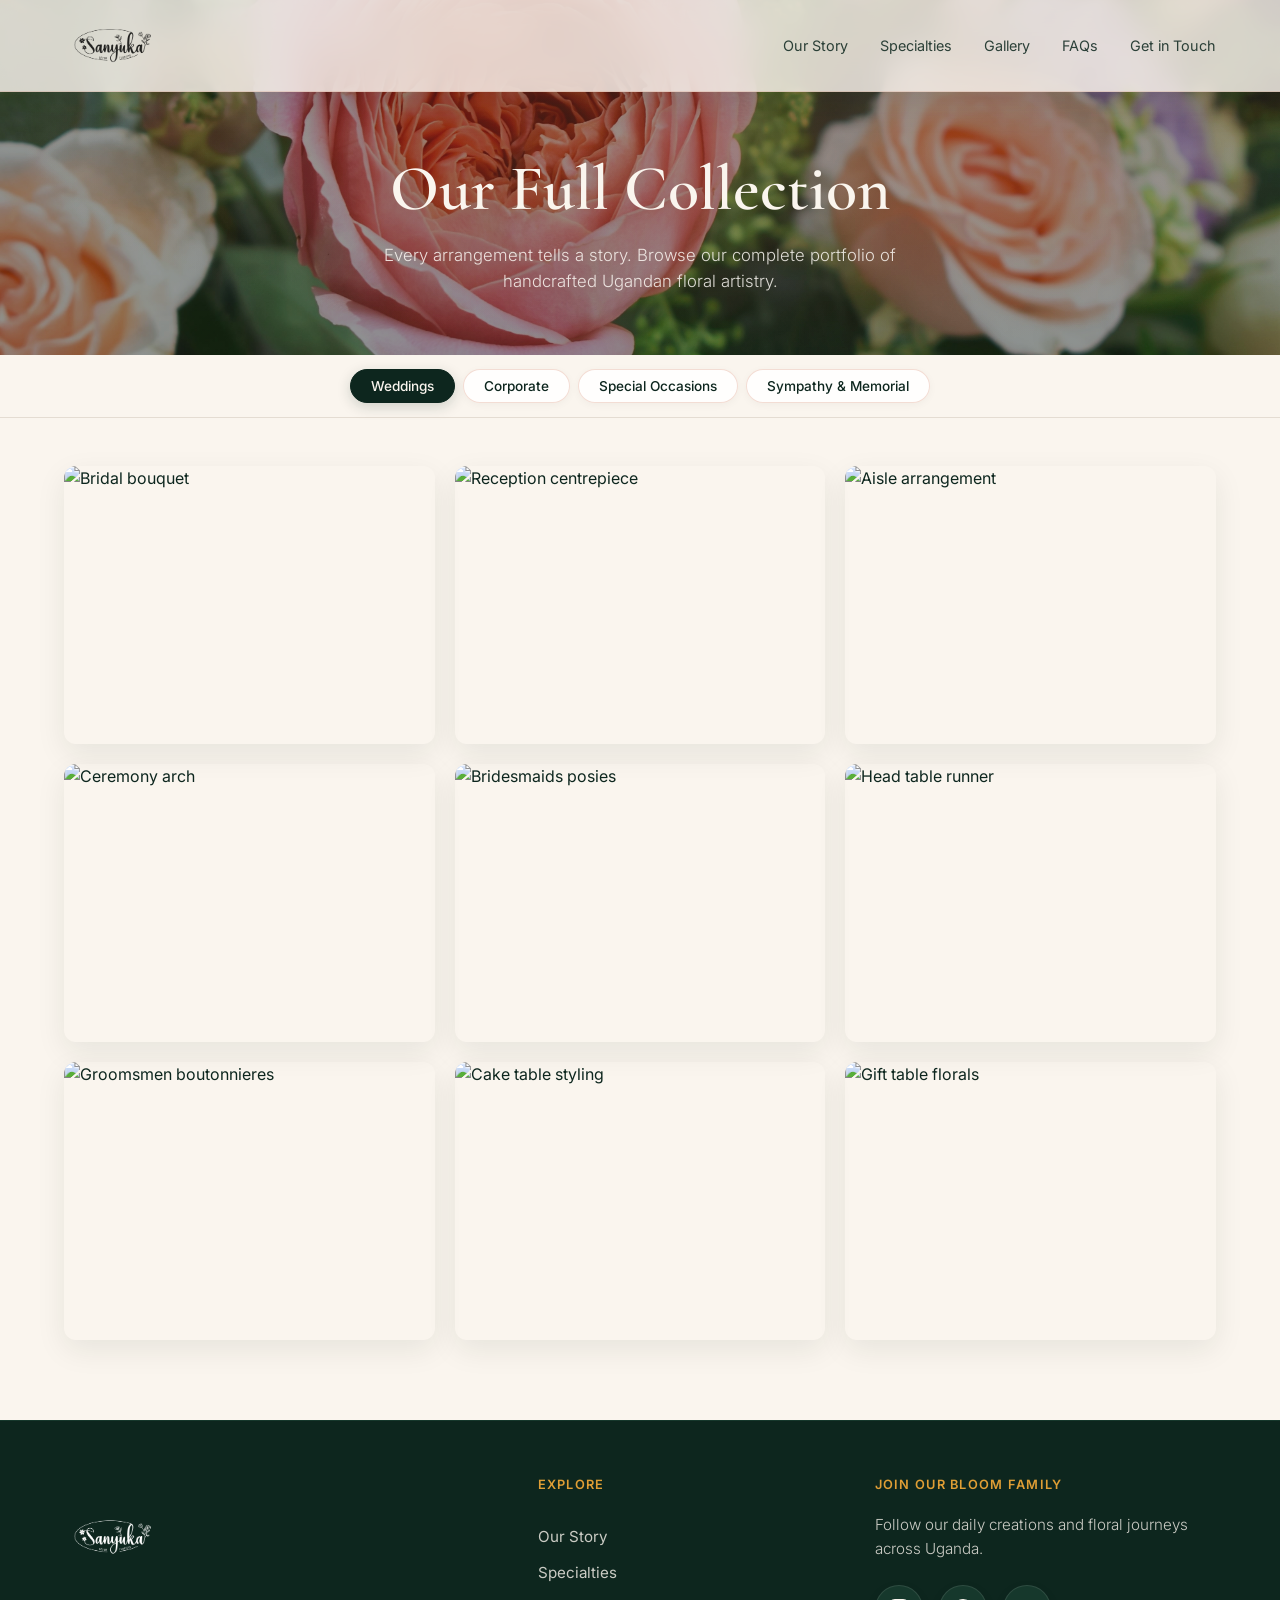
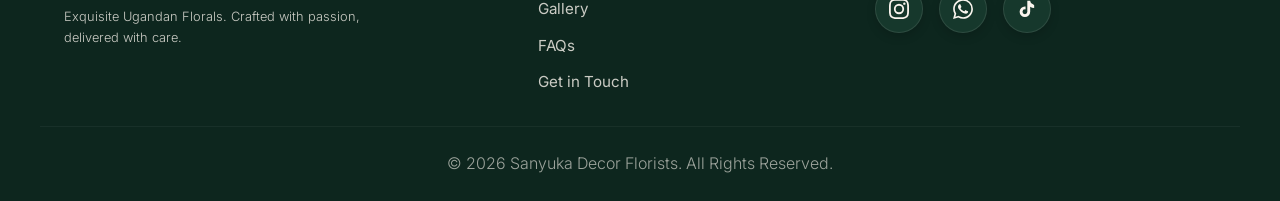
==== gallery.html @ ea5a0010 "feat: complete site redesign and feature updates - Refactor gallery filter logic into reusable apply" ====
<!DOCTYPE html>
<html lang="en">

<head>
  <meta charset="UTF-8">
  <meta name="viewport" content="width=device-width, initial-scale=1.0">
  <meta name="description"
    content="Browse the full Sanyuka Decor Florists gallery — weddings, corporate, special occasions and sympathy & memorial arrangements, all handcrafted in Uganda.">
  <title>Full Gallery | Sanyuka Decor Florists</title>

  <!-- Google Fonts -->
  <link rel="preconnect" href="https://fonts.googleapis.com">
  <link rel="preconnect" href="https://fonts.gstatic.com" crossorigin>
  <link
    href="https://fonts.googleapis.com/css2?family=Cormorant+Garamond:ital,wght@0,300;0,400;0,600;1,400&family=Inter:wght@300;400;500;600&display=swap"
    rel="stylesheet">

  <!-- Shared Stylesheet -->
  <link rel="stylesheet" href="style.css">

  <style>
    /* Gallery-page-specific overrides */

    .gallery-page-hero {
      background:
        linear-gradient(rgba(20, 30, 25, 0.45), rgba(20, 30, 25, 0.45)),
        url('Assets/images/PINKandPURP.jpg') center/cover no-repeat;
      padding: 140px 24px 60px;
      text-align: center;
      position: relative;
      overflow: hidden;
    }

    .gallery-page-hero::before {
      content: '';
      position: absolute;
      inset: 0;
      background: radial-gradient(ellipse at 60% 40%, rgba(212, 106, 67, 0.18) 0%, transparent 70%);
    }

    .gallery-page-hero h1 {
      font-family: var(--font-serif);
      font-size: clamp(2.4rem, 5vw, 4rem);
      color: var(--color-cream);
      margin: 12px 0 16px;
      line-height: 1.15;
      position: relative;
      z-index: 1;
    }

    .gallery-page-hero p {
      color: rgba(251, 248, 243, 0.85);
      max-width: 560px;
      margin: 0 auto;
      font-size: 1.05rem;
      position: relative;
      z-index: 1;
    }

    /* Sticky filter bar */
    .gallery-filter-bar {
      background: rgba(250, 245, 238, 0.92);
      backdrop-filter: blur(16px);
      -webkit-backdrop-filter: blur(16px);
      border-bottom: 1px solid var(--color-gray-light);
      position: sticky;
      top: 0;
      z-index: 90;
      padding: 0 24px;
    }

    .gallery-filter-bar .filter-inner {
      max-width: 1200px;
      margin: 0 auto;
      display: flex;
      align-items: center;
      justify-content: center;
      gap: 8px;
      flex-wrap: wrap;
      padding: 14px 0;
    }

    /* Full gallery grid */
    .full-gallery-grid {
      max-width: 1200px;
      margin: 0 auto;
      padding: 48px 24px 80px;
      display: grid;
      grid-template-columns: repeat(auto-fill, minmax(280px, 1fr));
      gap: 20px;
    }

    /* Let each card's height follow its image wrapper so the overlay
       text is never clipped and no empty space appears below the image */
    .full-gallery-grid .gallery-card {
      aspect-ratio: auto;
    }

    .full-gallery-grid .gallery-card .card-img-wrapper {
      aspect-ratio: 4 / 3;
      height: auto;
    }

    .full-gallery-grid .gallery-card .gallery-img {
      width: 100%;
      height: 100%;
      object-fit: cover;
    }
  </style>
</head>

<body>

  <!-- Header -->
  <header class="glass-header">
    <div class="header-container">
      <a href="index.html" class="logo">
        <img src="Assets/images/sanyuka_logo.png" alt="Sanyuka Decor Florists Logo" class="logo-img">
      </a>
      <nav class="nav-links">
        <a href="index.html#about">Our Story</a>
        <a href="index.html#specialties">Specialties</a>
        <a href="gallery.html" aria-current="page">Gallery</a>
        <a href="index.html#faq">FAQs</a>
        <a href="index.html#contact">Get in Touch</a>
      </nav>
    </div>
  </header>

  <main>

    <!-- Hero Banner -->
    <section class="gallery-page-hero">
      <h1>Our Full Collection</h1>
      <p>Every arrangement tells a story. Browse our complete portfolio of handcrafted Ugandan floral artistry.</p>
    </section>

    <!-- Sticky Filter Bar -->
    <div class="gallery-filter-bar">
      <div class="filter-inner">
        <button class="filter-btn active" data-filter="wedding">Weddings</button>
        <button class="filter-btn" data-filter="corporate">Corporate</button>
        <button class="filter-btn" data-filter="special-occasions">Special Occasions</button>
        <button class="filter-btn" data-filter="sympathy-memorial">Sympathy &amp; Memorial</button>
      </div>
    </div>

    <!-- Full Gallery Grid -->
    <div class="full-gallery-grid" id="gallery-grid">

      <!-- WEDDINGS -->

      <div class="gallery-card" data-category="wedding">
        <div class="card-img-wrapper">
          <!-- Wedding 1: set src to your image path -->
          <img src="" alt="Bridal bouquet" loading="lazy" class="gallery-img" width="400" height="400">
          <div class="card-overlay">
            <span class="card-category">Weddings</span>
            <h3 class="card-title">Bridal Bouquet</h3>
            <p class="card-price">UGX 350,000</p>
            <button class="btn-card-view" data-title="Bridal Bouquet"
              data-desc="A hand-tied bridal bouquet with fresh seasonal blooms, crafted to complement your wedding palette."
              data-img="" data-price="UGX 350,000">View Details</button>
          </div>
        </div>
      </div>

      <div class="gallery-card" data-category="wedding">
        <div class="card-img-wrapper">
          <!-- Wedding 2: set src to your image path -->
          <img src="" alt="Reception centrepiece" loading="lazy" class="gallery-img" width="400" height="400">
          <div class="card-overlay">
            <span class="card-category">Weddings</span>
            <h3 class="card-title">Reception Centerpiece</h3>
            <p class="card-price">UGX 480,000</p>
            <button class="btn-card-view" data-title="Reception Centerpiece"
              data-desc="A lush table centrepiece that anchors your reception tables and ties the whole venue together."
              data-img="" data-price="UGX 480,000">View Details</button>
          </div>
        </div>
      </div>

      <div class="gallery-card" data-category="wedding">
        <div class="card-img-wrapper">
          <!-- Wedding 3: set src to your image path -->
          <img src="" alt="Aisle arrangement" loading="lazy" class="gallery-img" width="400" height="400">
          <div class="card-overlay">
            <span class="card-category">Weddings</span>
            <h3 class="card-title">Aisle Arrangement</h3>
            <p class="card-price">UGX 550,000</p>
            <button class="btn-card-view" data-title="Aisle Arrangement"
              data-desc="Elegant floral arrangements to line the aisle and frame your walk down to forever."
              data-img="" data-price="UGX 550,000">View Details</button>
          </div>
        </div>
      </div>

      <div class="gallery-card" data-category="wedding">
        <div class="card-img-wrapper">
          <!-- Wedding 4: set src to your image path -->
          <img src="" alt="Ceremony arch" loading="lazy" class="gallery-img" width="400" height="400">
          <div class="card-overlay">
            <span class="card-category">Weddings</span>
            <h3 class="card-title">Ceremony Arch</h3>
            <p class="card-price">UGX 1,200,000</p>
            <button class="btn-card-view" data-title="Ceremony Arch"
              data-desc="A full floral arch installation, hand-woven with blooms and greenery for a breathtaking backdrop."
              data-img="" data-price="UGX 1,200,000">View Details</button>
          </div>
        </div>
      </div>

      <div class="gallery-card" data-category="wedding">
        <div class="card-img-wrapper">
          <!-- Wedding 5: set src to your image path -->
          <img src="" alt="Bridesmaids posies" loading="lazy" class="gallery-img" width="400" height="400">
          <div class="card-overlay">
            <span class="card-category">Weddings</span>
            <h3 class="card-title">Bridesmaids Posies</h3>
            <p class="card-price">UGX 250,000</p>
            <button class="btn-card-view" data-title="Bridesmaids Posies"
              data-desc="Matching hand-tied posies for your bridal party, echoing the bridal bouquet's design."
              data-img="" data-price="UGX 250,000">View Details</button>
          </div>
        </div>
      </div>

      <div class="gallery-card" data-category="wedding">
        <div class="card-img-wrapper">
          <!-- Wedding 6: set src to your image path -->
          <img src="" alt="Head table runner" loading="lazy" class="gallery-img" width="400" height="400">
          <div class="card-overlay">
            <span class="card-category">Weddings</span>
            <h3 class="card-title">Head Table Runner</h3>
            <p class="card-price">UGX 900,000</p>
            <button class="btn-card-view" data-title="Head Table Runner"
              data-desc="A sweeping floral runner for the head table, creating a dramatic focal point for the newlyweds."
              data-img="" data-price="UGX 900,000">View Details</button>
          </div>
        </div>
      </div>

      <div class="gallery-card" data-category="wedding">
        <div class="card-img-wrapper">
          <!-- Wedding 7: set src to your image path -->
          <img src="" alt="Groomsmen boutonnieres" loading="lazy" class="gallery-img" width="400" height="400">
          <div class="card-overlay">
            <span class="card-category">Weddings</span>
            <h3 class="card-title">Groomsmen Boutonnieres</h3>
            <p class="card-price">UGX 120,000</p>
            <button class="btn-card-view" data-title="Groomsmen Boutonnieres"
              data-desc="Small, polished buttonhole florals that complete the groom's party look."
              data-img="" data-price="UGX 120,000">View Details</button>
          </div>
        </div>
      </div>

      <div class="gallery-card" data-category="wedding">
        <div class="card-img-wrapper">
          <!-- Wedding 8: set src to your image path -->
          <img src="" alt="Cake table styling" loading="lazy" class="gallery-img" width="400" height="400">
          <div class="card-overlay">
            <span class="card-category">Weddings</span>
            <h3 class="card-title">Cake Table Styling</h3>
            <p class="card-price">UGX 420,000</p>
            <button class="btn-card-view" data-title="Cake Table Styling"
              data-desc="Soft floral accents and greenery to frame your wedding cake beautifully."
              data-img="" data-price="UGX 420,000">View Details</button>
          </div>
        </div>
      </div>

      <div class="gallery-card" data-category="wedding">
        <div class="card-img-wrapper">
          <!-- Wedding 9: set src to your image path -->
          <img src="" alt="Gift table florals" loading="lazy" class="gallery-img" width="400" height="400">
          <div class="card-overlay">
            <span class="card-category">Weddings</span>
            <h3 class="card-title">Gift Table Florals</h3>
            <p class="card-price">UGX 380,000</p>
            <button class="btn-card-view" data-title="Gift Table Florals"
              data-desc="A welcoming arrangement for the gift table, styled to match your wedding theme."
              data-img="" data-price="UGX 380,000">View Details</button>
          </div>
        </div>
      </div>

      <!-- CORPORATE -->

      <div class="gallery-card" data-category="corporate">
        <div class="card-img-wrapper">
          <!-- Corporate 1: set src to your image path -->
          <img src="" alt="Lobby arrangement" loading="lazy" class="gallery-img" width="400" height="400">
          <div class="card-overlay">
            <span class="card-category">Corporate</span>
            <h3 class="card-title">Lobby Arrangement</h3>
            <p class="card-price">UGX 280,000</p>
            <button class="btn-card-view" data-title="Lobby Arrangement"
              data-desc="A striking installation for reception lobbies that makes a confident first impression."
              data-img="" data-price="UGX 280,000">View Details</button>
          </div>
        </div>
      </div>

      <div class="gallery-card" data-category="corporate">
        <div class="card-img-wrapper">
          <!-- Corporate 2: set src to your image path -->
          <img src="" alt="Boardroom arrangement" loading="lazy" class="gallery-img" width="400" height="400">
          <div class="card-overlay">
            <span class="card-category">Corporate</span>
            <h3 class="card-title">Boardroom Arrangement</h3>
            <p class="card-price">UGX 320,000</p>
            <button class="btn-card-view" data-title="Boardroom Arrangement"
              data-desc="A refined centrepiece for boardroom tables, balancing presence with professionalism."
              data-img="" data-price="UGX 320,000">View Details</button>
          </div>
        </div>
      </div>

      <div class="gallery-card" data-category="corporate">
        <div class="card-img-wrapper">
          <!-- Corporate 3: set src to your image path -->
          <img src="" alt="Office centrepiece" loading="lazy" class="gallery-img" width="400" height="400">
          <div class="card-overlay">
            <span class="card-category">Corporate</span>
            <h3 class="card-title">Office Centerpiece</h3>
            <p class="card-price">UGX 145,000</p>
            <button class="btn-card-view" data-title="Office Centerpiece"
              data-desc="A compact, low-maintenance arrangement that brightens any workspace."
              data-img="" data-price="UGX 145,000">View Details</button>
          </div>
        </div>
      </div>

      <div class="gallery-card" data-category="corporate">
        <div class="card-img-wrapper">
          <!-- Corporate 4: set src to your image path -->
          <img src="" alt="Reception desk set" loading="lazy" class="gallery-img" width="400" height="400">
          <div class="card-overlay">
            <span class="card-category">Corporate</span>
            <h3 class="card-title">Reception Desk Set</h3>
            <p class="card-price">UGX 180,000</p>
            <button class="btn-card-view" data-title="Reception Desk Set"
              data-desc="Elegant desk-side florals that welcome clients the moment they arrive."
              data-img="" data-price="UGX 180,000">View Details</button>
          </div>
        </div>
      </div>

      <div class="gallery-card" data-category="corporate">
        <div class="card-img-wrapper">
          <!-- Corporate 5: set src to your image path -->
          <img src="" alt="Executive gift bouquet" loading="lazy" class="gallery-img" width="400" height="400">
          <div class="card-overlay">
            <span class="card-category">Corporate</span>
            <h3 class="card-title">Executive Gift Bouquet</h3>
            <p class="card-price">UGX 200,000</p>
            <button class="btn-card-view" data-title="Executive Gift Bouquet"
              data-desc="Sophisticated florals designed to elevate business relationships and client gestures."
              data-img="" data-price="UGX 200,000">View Details</button>
          </div>
        </div>
      </div>

      <div class="gallery-card" data-category="corporate">
        <div class="card-img-wrapper">
          <!-- Corporate 6: set src to your image path -->
          <img src="" alt="Event stage florals" loading="lazy" class="gallery-img" width="400" height="400">
          <div class="card-overlay">
            <span class="card-category">Corporate</span>
            <h3 class="card-title">Event Stage Florals</h3>
            <p class="card-price">UGX 750,000</p>
            <button class="btn-card-view" data-title="Event Stage Florals"
              data-desc="Statement arrangements that dress a stage for launches, awards and conferences."
              data-img="" data-price="UGX 750,000">View Details</button>
          </div>
        </div>
      </div>

      <div class="gallery-card" data-category="corporate">
        <div class="card-img-wrapper">
          <!-- Corporate 7: set src to your image path -->
          <img src="" alt="Window display styling" loading="lazy" class="gallery-img" width="400" height="400">
          <div class="card-overlay">
            <span class="card-category">Corporate</span>
            <h3 class="card-title">Window Display Styling</h3>
            <p class="card-price">UGX 240,000</p>
            <button class="btn-card-view" data-title="Window Display Styling"
              data-desc="Curated floral window displays that draw the eye and reinforce your brand."
              data-img="" data-price="UGX 240,000">View Details</button>
          </div>
        </div>
      </div>

      <div class="gallery-card" data-category="corporate">
        <div class="card-img-wrapper">
          <!-- Corporate 8: set src to your image path -->
          <img src="" alt="Corporate event table" loading="lazy" class="gallery-img" width="400" height="400">
          <div class="card-overlay">
            <span class="card-category">Corporate</span>
            <h3 class="card-title">Corporate Event Table</h3>
            <p class="card-price">UGX 520,000</p>
            <button class="btn-card-view" data-title="Corporate Event Table"
              data-desc="Full table styling for corporate dinners, galas and client functions."
              data-img="" data-price="UGX 520,000">View Details</button>
          </div>
        </div>
      </div>

      <div class="gallery-card" data-category="corporate">
        <div class="card-img-wrapper">
          <!-- Corporate 9: set src to your image path -->
          <img src="" alt="Client welcome vase" loading="lazy" class="gallery-img" width="400" height="400">
          <div class="card-overlay">
            <span class="card-category">Corporate</span>
            <h3 class="card-title">Client Welcome Vase</h3>
            <p class="card-price">UGX 160,000</p>
            <button class="btn-card-view" data-title="Client Welcome Vase"
              data-desc="A warm welcome arrangement for meeting rooms and client suites."
              data-img="" data-price="UGX 160,000">View Details</button>
          </div>
        </div>
      </div>

      <!-- SPECIAL OCCASIONS -->

      <div class="gallery-card" data-category="special-occasions">
        <div class="card-img-wrapper">
          <!-- Special Occasion 1: set src to your image path -->
          <img src="" alt="Birthday bouquet" loading="lazy" class="gallery-img" width="400" height="400">
          <div class="card-overlay">
            <span class="card-category">Special Occasions</span>
            <h3 class="card-title">Birthday</h3>
            <p class="card-price">UGX 150,000</p>
            <button class="btn-card-view" data-title="Birthday"
              data-desc="Vibrant blooms to make a birthday feel extra special."
              data-img="" data-price="UGX 150,000">View Details</button>
          </div>
        </div>
      </div>

      <div class="gallery-card" data-category="special-occasions">
        <div class="card-img-wrapper">
          <!-- Special Occasion 2: set src to your image path -->
          <img src="" alt="Anniversary bouquet" loading="lazy" class="gallery-img" width="400" height="400">
          <div class="card-overlay">
            <span class="card-category">Special Occasions</span>
            <h3 class="card-title">Anniversary</h3>
            <p class="card-price">UGX 220,000</p>
            <button class="btn-card-view" data-title="Anniversary"
              data-desc="Romantic arrangements designed to mark another beautiful year together."
              data-img="" data-price="UGX 220,000">View Details</button>
          </div>
        </div>
      </div>

      <div class="gallery-card" data-category="special-occasions">
        <div class="card-img-wrapper">
          <!-- Special Occasion 3: set src to your image path -->
          <img src="" alt="Graduation arrangement" loading="lazy" class="gallery-img" width="400" height="400">
          <div class="card-overlay">
            <span class="card-category">Special Occasions</span>
            <h3 class="card-title">Graduation</h3>
            <p class="card-price">UGX 190,000</p>
            <button class="btn-card-view" data-title="Graduation"
              data-desc="Bold, celebratory florals to congratulate the graduate in style."
              data-img="" data-price="UGX 190,000">View Details</button>
          </div>
        </div>
      </div>

      <div class="gallery-card" data-category="special-occasions">
        <div class="card-img-wrapper">
          <!-- Special Occasion 4: set src to your image path -->
          <img src="" alt="Valentine surprise" loading="lazy" class="gallery-img" width="400" height="400">
          <div class="card-overlay">
            <span class="card-category">Special Occasions</span>
            <h3 class="card-title">Valentine Surprise</h3>
            <p class="card-price">UGX 250,000</p>
            <button class="btn-card-view" data-title="Valentine Surprise"
              data-desc="Classic roses and soft accents for the most romantic day of the year."
              data-img="" data-price="UGX 250,000">View Details</button>
          </div>
        </div>
      </div>

      <div class="gallery-card" data-category="special-occasions">
        <div class="card-img-wrapper">
          <!-- Special Occasion 5: set src to your image path -->
          <img src="" alt="Mothers day bouquet" loading="lazy" class="gallery-img" width="400" height="400">
          <div class="card-overlay">
            <span class="card-category">Special Occasions</span>
            <h3 class="card-title">Mother's Day Bouquet</h3>
            <p class="card-price">UGX 180,000</p>
            <button class="btn-card-view" data-title="Mother's Day Bouquet"
              data-desc="Warm, heartfelt blooms to thank the mums who do it all."
              data-img="" data-price="UGX 180,000">View Details</button>
          </div>
        </div>
      </div>

      <div class="gallery-card" data-category="special-occasions">
        <div class="card-img-wrapper">
          <!-- Special Occasion 6: set src to your image path -->
          <img src="" alt="New baby basket" loading="lazy" class="gallery-img" width="400" height="400">
          <div class="card-overlay">
            <span class="card-category">Special Occasions</span>
            <h3 class="card-title">New Baby Basket</h3>
            <p class="card-price">UGX 210,000</p>
            <button class="btn-card-view" data-title="New Baby Basket"
              data-desc="A sweet arrangement to welcome a new little one into the world."
              data-img="" data-price="UGX 210,000">View Details</button>
          </div>
        </div>
      </div>

      <div class="gallery-card" data-category="special-occasions">
        <div class="card-img-wrapper">
          <!-- Special Occasion 7: set src to your image path -->
          <img src="" alt="Get well soon arrangement" loading="lazy" class="gallery-img" width="400" height="400">
          <div class="card-overlay">
            <span class="card-category">Special Occasions</span>
            <h3 class="card-title">Get Well Soon</h3>
            <p class="card-price">UGX 140,000</p>
            <button class="btn-card-view" data-title="Get Well Soon"
              data-desc="Cheerful blooms to lift someone's spirits while they recover."
              data-img="" data-price="UGX 140,000">View Details</button>
          </div>
        </div>
      </div>

      <div class="gallery-card" data-category="special-occasions">
        <div class="card-img-wrapper">
          <!-- Special Occasion 8: set src to your image path -->
          <img src="" alt="Congratulations spray" loading="lazy" class="gallery-img" width="400" height="400">
          <div class="card-overlay">
            <span class="card-category">Special Occasions</span>
            <h3 class="card-title">Congratulations Spray</h3>
            <p class="card-price">UGX 260,000</p>
            <button class="btn-card-view" data-title="Congratulations Spray"
              data-desc="A celebratory spray for promotions, achievements and big wins."
              data-img="" data-price="UGX 260,000">View Details</button>
          </div>
        </div>
      </div>

      <div class="gallery-card" data-category="special-occasions">
        <div class="card-img-wrapper">
          <!-- Special Occasion 9: set src to your image path -->
          <img src="" alt="Party table florals" loading="lazy" class="gallery-img" width="400" height="400">
          <div class="card-overlay">
            <span class="card-category">Special Occasions</span>
            <h3 class="card-title">Party Table Florals</h3>
            <p class="card-price">UGX 300,000</p>
            <button class="btn-card-view" data-title="Party Table Florals"
              data-desc="Playful, colourful accents to bring any celebration to life."
              data-img="" data-price="UGX 300,000">View Details</button>
          </div>
        </div>
      </div>

      <!-- SYMPATHY & MEMORIAL -->

      <div class="gallery-card" data-category="sympathy-memorial">
        <div class="card-img-wrapper">
          <!-- Sympathy 1: set src to your image path -->
          <img src="" alt="Sympathy bouquet" loading="lazy" class="gallery-img" width="400" height="400">
          <div class="card-overlay">
            <span class="card-category">Sympathy &amp; Memorial</span>
            <h3 class="card-title">Sympathy Bouquet</h3>
            <p class="card-price">UGX 200,000</p>
            <button class="btn-card-view" data-title="Sympathy Bouquet"
              data-desc="A gentle bouquet crafted with dignity to express your deepest sympathy."
              data-img="" data-price="UGX 200,000">View Details</button>
          </div>
        </div>
      </div>

      <div class="gallery-card" data-category="sympathy-memorial">
        <div class="card-img-wrapper">
          <!-- Sympathy 2: set src to your image path -->
          <img src="" alt="Memorial wreath" loading="lazy" class="gallery-img" width="400" height="400">
          <div class="card-overlay">
            <span class="card-category">Sympathy &amp; Memorial</span>
            <h3 class="card-title">Memorial Wreath</h3>
            <p class="card-price">UGX 350,000</p>
            <button class="btn-card-view" data-title="Memorial Wreath"
              data-desc="A timeless wreath honouring a loved one with grace and compassion."
              data-img="" data-price="UGX 350,000">View Details</button>
          </div>
        </div>
      </div>

      <div class="gallery-card" data-category="sympathy-memorial">
        <div class="card-img-wrapper">
          <!-- Sympathy 3: set src to your image path -->
          <img src="" alt="Standing spray" loading="lazy" class="gallery-img" width="400" height="400">
          <div class="card-overlay">
            <span class="card-category">Sympathy &amp; Memorial</span>
            <h3 class="card-title">Standing Spray</h3>
            <p class="card-price">UGX 450,000</p>
            <button class="btn-card-view" data-title="Standing Spray"
              data-desc="A dignified standing tribute for display at the service."
              data-img="" data-price="UGX 450,000">View Details</button>
          </div>
        </div>
      </div>

      <div class="gallery-card" data-category="sympathy-memorial">
        <div class="card-img-wrapper">
          <!-- Sympathy 4: set src to your image path -->
          <img src="" alt="Casket drape" loading="lazy" class="gallery-img" width="400" height="400">
          <div class="card-overlay">
            <span class="card-category">Sympathy &amp; Memorial</span>
            <h3 class="card-title">Casket Drape</h3>
            <p class="card-price">UGX 600,000</p>
            <button class="btn-card-view" data-title="Casket Drape"
              data-desc="A tasteful floral drape arranged with care and respect."
              data-img="" data-price="UGX 600,000">View Details</button>
          </div>
        </div>
      </div>

      <div class="gallery-card" data-category="sympathy-memorial">
        <div class="card-img-wrapper">
          <!-- Sympathy 5: set src to your image path -->
          <img src="" alt="Funeral cross" loading="lazy" class="gallery-img" width="400" height="400">
          <div class="card-overlay">
            <span class="card-category">Sympathy &amp; Memorial</span>
            <h3 class="card-title">Funeral Cross</h3>
            <p class="card-price">UGX 320,000</p>
            <button class="btn-card-view" data-title="Funeral Cross"
              data-desc="A solemn floral cross, beautifully crafted in remembrance."
              data-img="" data-price="UGX 320,000">View Details</button>
          </div>
        </div>
      </div>

      <div class="gallery-card" data-category="sympathy-memorial">
        <div class="card-img-wrapper">
          <!-- Sympathy 6: set src to your image path -->
          <img src="" alt="Rose tribute" loading="lazy" class="gallery-img" width="400" height="400">
          <div class="card-overlay">
            <span class="card-category">Sympathy &amp; Memorial</span>
            <h3 class="card-title">Rose Tribute</h3>
            <p class="card-price">UGX 250,000</p>
            <button class="btn-card-view" data-title="Rose Tribute"
              data-desc="Soft rose arrangements conveying love and farewell."
              data-img="" data-price="UGX 250,000">View Details</button>
          </div>
        </div>
      </div>

      <div class="gallery-card" data-category="sympathy-memorial">
        <div class="card-img-wrapper">
          <!-- Sympathy 7: set src to your image path -->
          <img src="" alt="Lily condolence piece" loading="lazy" class="gallery-img" width="400" height="400">
          <div class="card-overlay">
            <span class="card-category">Sympathy &amp; Memorial</span>
            <h3 class="card-title">Lily Condolence Piece</h3>
            <p class="card-price">UGX 280,000</p>
            <button class="btn-card-view" data-title="Lily Condolence Piece"
              data-desc="Graceful lilies arranged to offer comfort and peace."
              data-img="" data-price="UGX 280,000">View Details</button>
          </div>
        </div>
      </div>

      <div class="gallery-card" data-category="sympathy-memorial">
        <div class="card-img-wrapper">
          <!-- Sympathy 8: set src to your image path -->
          <img src="" alt="White orchid tribute" loading="lazy" class="gallery-img" width="400" height="400">
          <div class="card-overlay">
            <span class="card-category">Sympathy &amp; Memorial</span>
            <h3 class="card-title">White Orchid Tribute</h3>
            <p class="card-price">UGX 380,000</p>
            <button class="btn-card-view" data-title="White Orchid Tribute"
              data-desc="Pure white orchids as an elegant, lasting mark of respect."
              data-img="" data-price="UGX 380,000">View Details</button>
          </div>
        </div>
      </div>

      <div class="gallery-card" data-category="sympathy-memorial">
        <div class="card-img-wrapper">
          <!-- Sympathy 9: set src to your image path -->
          <img src="" alt="Flower spray stand" loading="lazy" class="gallery-img" width="400" height="400">
          <div class="card-overlay">
            <span class="card-category">Sympathy &amp; Memorial</span>
            <h3 class="card-title">Flower Spray Stand</h3>
            <p class="card-price">UGX 270,000</p>
            <button class="btn-card-view" data-title="Flower Spray Stand"
              data-desc="A complete spray stand arrangement for graveside services."
              data-img="" data-price="UGX 270,000">View Details</button>
          </div>
        </div>
      </div>

    </div>

  </main>

  <!-- Footer -->
  <footer class="footer">
    <div class="footer-container">
      <div class="footer-brand">
        <a href="index.html" class="logo footer-logo">
          <img src="Assets/images/sanyuka_logo.png" alt="Sanyuka Decor Florists Logo" class="logo-img">
        </a>
        <p class="footer-tagline">Exquisite Ugandan Florals. Crafted with passion, delivered with care.</p>
      </div>

      <div class="footer-links">
        <h4>Explore</h4>
        <a href="index.html#about">Our Story</a>
        <a href="index.html#specialties">Specialties</a>
        <a href="gallery.html">Gallery</a>
        <a href="index.html#faq">FAQs</a>
        <a href="index.html#contact">Get in Touch</a>
      </div>

      <div class="footer-socials">
        <h4>Join our Bloom Family</h4>
        <p>Follow our daily creations and floral journeys across Uganda.</p>
        <div class="social-buttons">
          <a href="https://www.instagram.com/sanyukadecorfloristsug/" class="social-btn instagram"
            aria-label="Follow Sanyuka Decor Florists on Instagram" target="_blank" rel="noopener">
            <svg class="icon" viewBox="0 0 24 24" fill="currentColor">
              <path
                d="M12 2.163c3.204 0 3.584.012 4.85.07 3.252.148 4.771 1.691 4.919 4.919.058 1.265.069 1.645.069 4.849 0 3.205-.012 3.584-.069 4.849-.149 3.225-1.664 4.771-4.919 4.919-1.266.058-1.644.07-4.85.07-3.204 0-3.584-.012-4.849-.07-3.26-.149-4.771-1.699-4.919-4.92-.058-1.265-.07-1.644-.07-4.849 0-3.204.013-3.583.07-4.849.149-3.227 1.664-4.771 4.919-4.919 1.266-.057 1.645-.069 4.849-.069zM12 0C8.741 0 8.333.014 7.053.072 2.695.272.273 2.69.073 7.052.014 8.333 0 8.741 0 12c0 3.259.014 3.668.072 4.948.2 4.358 2.618 6.78 6.98 6.98C8.333 23.986 8.741 24 12 24c3.259 0 3.668-.014 4.948-.072 4.354-.2 6.782-2.618 6.979-6.98.059-1.28.073-1.689.073-4.948 0-3.259-.014-3.667-.072-4.947-.196-4.354-2.617-6.78-6.979-6.98C15.668.014 15.259 0 12 0zm0 5.838a6.162 6.162 0 100 12.324 6.162 6.162 0 000-12.324zM12 16a4 4 0 110-8 4 4 0 010 8zm6.406-11.845a1.44 1.44 0 100 2.881 1.44 1.44 0 000-2.881z" />
            </svg>
          </a>
          <a href="https://wa.me/256714008799" class="social-btn whatsapp"
            aria-label="Chat with Sanyuka Decor Florists on WhatsApp" target="_blank" rel="noopener">
            <svg class="icon" viewBox="0 0 24 24" fill="currentColor">
              <path
                d="M17.472 14.382c-.297-.149-1.758-.867-2.03-.967-.273-.099-.471-.148-.67.15-.197.297-.767.966-.94 1.164-.173.199-.347.223-.644.075-.297-.15-1.255-.463-2.39-1.475-.883-.788-1.48-1.761-1.653-2.059-.173-.297-.018-.458.13-.606.134-.133.298-.347.446-.52.149-.174.198-.298.298-.497.099-.198.05-.371-.025-.52-.075-.149-.669-1.612-.916-2.207-.242-.579-.487-.5-.669-.51-.173-.008-.371-.01-.57-.01-.198 0-.52.074-.792.372-.272.297-1.04 1.016-1.04 2.479 0 1.462 1.065 2.875 1.213 3.074.149.198 2.096 3.2 5.077 4.487.709.306 1.262.489 1.694.625.712.227 1.36.195 1.871.118.571-.085 1.758-.719 2.006-1.413.248-.694.248-1.289.173-1.413-.074-.124-.272-.198-.57-.347m-5.421 7.403h-.004a9.87 9.87 0 01-5.031-1.378l-.361-.214-3.741.982.998-3.648-.235-.374a9.86 9.86 0 01-1.51-5.26c.001-5.45 4.436-9.884 9.888-9.884 2.64 0 5.122 1.03 6.988 2.898a9.825 9.825 0 012.893 6.994c-.003 5.45-4.437 9.884-9.885 9.884m8.413-18.297A11.815 11.815 0 0012.05 0C5.495 0 .16 5.335.157 11.892c0 2.096.547 4.142 1.588 5.945L.057 24l6.305-1.654a11.882 11.882 0 005.683 1.448h.005c6.554 0 11.89-5.335 11.893-11.893a11.821 11.821 0 00-3.48-8.413z" />
            </svg>
          </a>
          <a href="https://www.tiktok.com/@sanyuka.decor.floristsug" class="social-btn tiktok"
            aria-label="Follow Sanyuka Decor Florists on TikTok" target="_blank" rel="noopener">
            <svg class="icon" viewBox="0 0 24 24" fill="currentColor">
              <path
                d="M19.59 6.69a4.83 4.83 0 01-3.77-4.25V2h-3.45v13.67a2.89 2.89 0 01-2.88 2.5 2.89 2.89 0 01-2.89-2.89 2.89 2.89 0 012.89-2.89c.28 0 .54.04.79.1v-3.5a6.37 6.37 0 00-.79-.05A6.34 6.34 0 003.15 15.2a6.34 6.34 0 006.34 6.34 6.34 6.34 0 006.34-6.34V9.38a8.16 8.16 0 004.76 1.52V7.45a4.85 4.85 0 01-1-.76z" />
            </svg>
          </a>
        </div>
      </div>
    </div>
    <div class="footer-bottom">
      <p>&copy; 2026 Sanyuka Decor Florists. All Rights Reserved.</p>
    </div>
  </footer>

  <!-- Lightbox Dialog -->
  <dialog id="lightbox-dialog" class="glass-dialog">
    <div class="dialog-body">
      <button class="dialog-close-btn" id="close-lightbox-btn" aria-label="Close details dialog">&times;</button>
      <div class="dialog-grid">
        <div class="dialog-img-wrapper">
          <img src="" alt="" id="lightbox-img" class="lightbox-img-content">
        </div>
        <div class="dialog-info-wrapper">
          <span class="dialog-tag" id="lightbox-tag">Weddings</span>
          <h3 id="lightbox-title" class="dialog-title">Signature Arrangement</h3>
          <p id="lightbox-desc" class="dialog-desc">Details of the arrangement will go here.</p>
          <div class="dialog-footer">
            <span class="dialog-price" id="lightbox-price">UGX 0.00</span>
            <button class="btn-primary" id="dialog-order-btn">Order Now</button>
          </div>
        </div>
      </div>
    </div>
  </dialog>

  <!-- Custom Order Popover Dialog (Top Layer Transition) -->
  <dialog id="custom-request-dialog" class="glass-dialog">
    <div class="dialog-body custom-request-body">
      <button class="dialog-close-btn" id="close-custom-btn" aria-label="Close order dialog">&times;</button>
      <h3>Place Your Order</h3>
      <p class="dialog-subtitle">Tell us how you'd like to receive it, and we'll confirm on WhatsApp.</p>

      <form id="custom-request-form">
        <div class="form-group">
          <label for="cr-name">Your Name</label>
          <input type="text" id="cr-name" required placeholder="Aria Namubiru">
        </div>
        <div class="form-group">
          <span class="form-label">Delivery or Pickup</span>
          <div class="fulfillment-options">
            <label class="option-pill">
              <input type="radio" name="cr-fulfillment" value="Delivery" checked>
              <span>Delivery</span>
            </label>
            <label class="option-pill">
              <input type="radio" name="cr-fulfillment" value="Pickup">
              <span>Pickup</span>
            </label>
          </div>
        </div>
        <div class="form-group">
          <label for="cr-desc">Notes</label>
          <textarea id="cr-desc" rows="4"
            placeholder="Add any details you'd like us to know..."></textarea>
        </div>
        <button type="submit" class="btn-primary w-full">Send Order via WhatsApp</button>
      </form>
    </div>
  </dialog>

  <div id="toast-container" class="toast-container"></div>

  <script>
    // Filtering
    const filterBtns = document.querySelectorAll('.filter-btn');
    const cards = document.querySelectorAll('.gallery-card');

    filterBtns.forEach(btn => {
      btn.addEventListener('click', () => {
        filterBtns.forEach(b => b.classList.remove('active'));
        btn.classList.add('active');
        const f = btn.dataset.filter;
        cards.forEach(card => {
          const match = card.dataset.category === f;
          if (match) {
            card.style.display = 'block';
            requestAnimationFrame(() => { card.style.opacity = '1'; card.style.transform = 'scale(1)'; });
          } else {
            card.style.opacity = '0';
            card.style.transform = 'scale(0.95)';
            setTimeout(() => { if (card.style.opacity === '0') card.style.display = 'none'; }, 300);
          }
        });
      });
    });

    // Show only the default tab (Weddings) on load
    filterBtns[0].click();

    // Lightbox
    const dialog   = document.getElementById('lightbox-dialog');
    const closeBtn = document.getElementById('close-lightbox-btn');
    const lbImg    = document.getElementById('lightbox-img');
    const lbTag    = document.getElementById('lightbox-tag');
    const lbTitle  = document.getElementById('lightbox-title');
    const lbDesc   = document.getElementById('lightbox-desc');
    const lbPrice  = document.getElementById('lightbox-price');
    const orderBtn = document.getElementById('dialog-order-btn');

    document.querySelectorAll('.btn-card-view').forEach(btn => {
      btn.addEventListener('click', e => {
        e.stopPropagation();
        lbImg.src = btn.dataset.img; lbImg.alt = btn.dataset.title;
        lbTag.textContent   = btn.parentElement.querySelector('.card-category').innerText;
        lbTitle.textContent = btn.dataset.title;
        lbDesc.textContent  = btn.dataset.desc;
        lbPrice.textContent = btn.dataset.price;
        dialog.showModal();
      });
    });
    closeBtn.addEventListener('click', () => dialog.close());
    dialog.addEventListener('click', e => {
      const r = dialog.getBoundingClientRect();
      if (!(r.top <= e.clientY && e.clientY <= r.bottom && r.left <= e.clientX && e.clientX <= r.right)) dialog.close();
    });

    // Custom request
    const customDialog   = document.getElementById('custom-request-dialog');
    const closeCustomBtn = document.getElementById('close-custom-btn');
    closeCustomBtn.addEventListener('click', () => customDialog.close());
    customDialog.addEventListener('click', e => {
      const r = customDialog.getBoundingClientRect();
      if (!(r.top <= e.clientY && e.clientY <= r.bottom && r.left <= e.clientX && e.clientX <= r.right)) customDialog.close();
    });
    orderBtn.addEventListener('click', () => {
      const title = lbTitle.textContent; dialog.close();
      document.getElementById('cr-desc').value = 'I would like to order: "' + title + '".';
      customDialog.showModal();
    });
    document.getElementById('custom-request-form').addEventListener('submit', e => {
      e.preventDefault();
      const name = document.getElementById('cr-name').value.trim();
      const fulfillment = document.querySelector('input[name="cr-fulfillment"]:checked').value;
      const notes = document.getElementById('cr-desc').value.trim();

      const message = 'New Order Request\n\nName: ' + name + '\nFulfillment: ' + fulfillment + '\nNotes: ' + notes;
      window.open('https://wa.me/256714008799?text=' + encodeURIComponent(message), '_blank');
      customDialog.close();
      showToast('Order sent to WhatsApp, ' + name + "! We'll confirm your " + fulfillment.toLowerCase() + ' shortly.');
      e.target.reset();
    });

    function showToast(msg) {
      const c = document.getElementById('toast-container');
      const t = document.createElement('div');
      t.className = 'toast';
      t.innerHTML = '<span>' + msg + '</span><button style="background:none;border:none;color:inherit;font-size:1.2rem;cursor:pointer;margin-left:12px;" onclick="this.parentElement.remove()">&times;</button>';
      c.appendChild(t);
      setTimeout(() => { t.style.opacity = '0'; t.style.transform = 'translateY(20px)'; setTimeout(() => t.remove(), 300); }, 5000);
    }
  </script>

</body>
</html>
---- style.css ----
/* ==========================================================================
   SANYUKA DECOR FLORISTS - DESIGN SYSTEM & STYLES
   ========================================================================== */

/* Design Tokens & Variables - Luxury Floral Palette */
:root {
  --color-forest: #0d261e;         /* Deep Nile Forest Green */
  --color-forest-light: #16382c;   /* Mid Forest Green */
  --color-forest-rgb: 13, 38, 30;
  --color-terracotta: #c85a32;     /* Warm Ugandan Clay Terracotta */
  --color-terracotta-hover: #ab4620;
  --color-terracotta-soft: rgba(200, 90, 50, 0.12);
  --color-petal-blush: #f4eae4;    /* Delicate Petal Blush */
  --color-sage: #eef4f0;           /* Soft Sage Leaf */
  --color-sage-deep: #2d5547;      /* Deep Sage Green */
  --color-cream: #faf5ee;          /* Warm Botanic Cream Background */
  --color-surface: #fdfbf7;        /* Elevated Card Surface */
  --color-white: #ffffff;
  --color-gold: #df9e35;           /* African Sun Gold */
  --color-gray-dark: #2c3330;
  --color-gray-light: #e4dcd2;     /* Warm tinted border */
  
  --font-serif: 'Cormorant Garamond', serif;
  --font-sans: 'Inter', sans-serif;
  
  --glass-bg: rgba(250, 245, 238, 0.82);
  --glass-border: rgba(200, 90, 50, 0.14);
  --glass-shadow: 0 12px 36px 0 rgba(13, 38, 30, 0.08);
  --backdrop-blur: 16px;
  
  --transition-smooth: all 0.4s cubic-bezier(0.25, 1, 0.5, 1);
  --transition-fast: all 0.2s ease;
}

/* Reset & Base Styles */
* {
  margin: 0;
  padding: 0;
  box-sizing: border-box;
  scroll-behavior: smooth;
}

html {
  /* Fallback so anchored/JS scrolls clear the fixed glass header.
     app.js overwrites this with the exact header height for a flush stop. */
  scroll-padding-top: 140px;
}

body {
  font-family: var(--font-sans);
  background-color: var(--color-cream);
  color: var(--color-forest);
  line-height: 1.6;
  overflow-x: hidden;
  -webkit-font-smoothing: antialiased;
}

/* Custom Scrollbar */
::-webkit-scrollbar {
  width: 10px;
}
::-webkit-scrollbar-track {
  background: var(--color-cream);
}
::-webkit-scrollbar-thumb {
  background: var(--color-forest-light);
  border-radius: 5px;
  border: 2px solid var(--color-cream);
}
::-webkit-scrollbar-thumb:hover {
  background: var(--color-terracotta);
}

/* Typography Utilities */
h1, h2, h3, h4 {
  font-family: var(--font-serif);
  font-weight: 600;
  line-height: 1.2;
}

p {
  font-weight: 300;
  font-size: 1rem;
}

a {
  text-decoration: none;
  color: inherit;
  transition: var(--transition-fast);
}

/* Layout Utilities */
.section-container {
  max-width: 1200px;
  margin: 0 auto;
  padding: 80px 24px;
}

.text-center {
  text-align: center;
}

.w-full {
  width: 100%;
}

/* Custom Badges & Labels */
.section-label {
  display: inline-block;
  font-family: var(--font-sans);
  font-size: 0.8rem;
  text-transform: uppercase;
  letter-spacing: 0.15em;
  color: var(--color-terracotta);
  margin-bottom: 12px;
  font-weight: 600;
}

.section-title {
  font-size: 2.8rem;
  margin-bottom: 16px;
  color: var(--color-forest);
}

@media (max-width: 768px) {
  .section-title {
    font-size: 2.2rem;
  }
}

.section-subtitle {
  max-width: 600px;
  margin: 0 auto 48px;
  font-size: 1.1rem;
  color: var(--color-forest);
  opacity: 0.8;
}

/* Buttons */
.btn-primary {
  display: inline-block;
  background-color: var(--color-terracotta);
  color: var(--color-cream);
  font-family: var(--font-sans);
  font-weight: 500;
  font-size: 0.95rem;
  padding: 12px 28px;
  border: none;
  border-radius: 4px;
  cursor: pointer;
  box-shadow: 0 4px 14px rgba(212, 106, 67, 0.3);
  transition: var(--transition-smooth);
}

.btn-primary:hover {
  background-color: var(--color-terracotta-hover);
  transform: translateY(-2px);
  box-shadow: 0 6px 20px rgba(212, 106, 67, 0.4);
}

.btn-secondary {
  display: inline-block;
  background-color: transparent;
  color: var(--color-forest);
  font-family: var(--font-sans);
  font-weight: 500;
  font-size: 0.95rem;
  padding: 12px 28px;
  border: 1px solid var(--color-forest);
  border-radius: 4px;
  cursor: pointer;
  transition: var(--transition-smooth);
}

.btn-secondary:hover {
  background-color: var(--color-forest);
  color: var(--color-cream);
  transform: translateY(-2px);
}

/* Header & Navigation */
.glass-header {
  position: fixed;
  top: 0;
  left: 0;
  width: 100%;
  z-index: 100;
  background-color: var(--glass-bg);
  backdrop-filter: blur(var(--backdrop-blur));
  -webkit-backdrop-filter: blur(var(--backdrop-blur));
  border-bottom: 1px solid var(--glass-border);
  box-shadow: var(--glass-shadow);
  transition: var(--transition-smooth);
}

.header-container {
  max-width: 1200px;
  margin: 0 auto;
  padding: 8px 24px;
  display: flex;
  justify-content: space-between;
  align-items: center;
}

.logo {
  font-family: var(--font-serif);
  font-size: 1.8rem;
  font-weight: 600;
  letter-spacing: 0.02em;
  color: var(--color-forest);
}

.logo-accent {
  color: var(--color-terracotta);
  font-style: italic;
  font-weight: 400;
}

.logo-img {
  height: 75px;
  width: auto;
  display: block;
  transition: var(--transition-smooth);
}

.glass-header .logo-img {
  filter: brightness(0) opacity(0.85);
  transform: scale(1.6);
  transform-origin: left center;
}

.logo-img:hover {
  /* hover effect removed */
}

.nav-links {
  display: flex;
  gap: 32px;
}

.nav-links a {
  font-family: var(--font-sans);
  font-size: 0.9rem;
  font-weight: 400;
  opacity: 0.85;
}

.nav-links a:hover {
  color: var(--color-terracotta);
  opacity: 1;
}

@media (max-width: 768px) {
  .nav-links {
    display: none; /* In a real project we'd use a mobile hamburger drawer, but let's keep layout clean */
  }
}

/* Hero Section */
.hero-section {
  padding-top: 140px;
  padding-bottom: 80px;
  min-height: 100vh;
  display: flex;
  align-items: center;
  position: relative;
  background: radial-gradient(circle at 85% 30%, rgba(232, 165, 152, 0.22) 0%, transparent 50%),
              radial-gradient(circle at 15% 75%, rgba(45, 85, 71, 0.12) 0%, transparent 45%),
              linear-gradient(175deg, #fbf7f2 0%, #f7efe4 50%, #edf3ee 100%);
  overflow: hidden;
}

.hero-container {
  max-width: 1200px;
  margin: 0 auto;
  padding: 0 24px;
  display: grid;
  grid-template-columns: 1.2fr 0.8fr;
  gap: 64px;
  align-items: center;
}

.hero-content {
  display: flex;
  flex-direction: column;
  align-items: flex-start;
}

.hero-subtitle {
  font-family: var(--font-sans);
  text-transform: uppercase;
  font-size: 0.8rem;
  letter-spacing: 0.2em;
  color: var(--color-terracotta);
  margin-bottom: 16px;
  font-weight: 600;
}

.hero-title {
  font-size: 4.2rem;
  line-height: 1.1;
  margin-bottom: 24px;
  color: var(--color-forest);
}

.hero-description {
  font-size: 1.15rem;
  margin-bottom: 36px;
  opacity: 0.9;
  max-width: 540px;
}

.hero-actions {
  display: flex;
  gap: 16px;
}

.hero-visual {
  position: relative;
}

.image-wrapper {
  position: relative;
  border-radius: 12px;
  overflow: hidden;
  box-shadow: 0 20px 40px rgba(13, 38, 30, 0.15);
}

.hero-img {
  width: 100%;
  height: auto;
  display: block;
  transition: transform 8s ease;
}

.image-wrapper:hover .hero-img {
  transform: scale(1.05);
}



@media (max-width: 992px) {
  .hero-container {
    grid-template-columns: 1fr;
    gap: 48px;
    text-align: center;
  }
  .hero-content {
    align-items: center;
  }
  .hero-title {
    font-size: 3.2rem;
  }
  .hero-description {
    margin-left: auto;
    margin-right: auto;
  }
  .hero-visual {
    max-width: 500px;
    margin: 0 auto;
  }
}

/* About Section */
.about-section {
  background: radial-gradient(circle at 90% 20%, rgba(200, 90, 50, 0.08) 0%, transparent 50%),
              linear-gradient(180deg, #edf3ee 0%, #f7f3ec 50%, #faf5ee 100%);
  position: relative;
}

.about-grid {
  display: grid;
  grid-template-columns: 0.9fr 1.1fr;
  gap: 80px;
  align-items: center;
}

.about-image-column {
  position: relative;
}

.about-img {
  width: 100%;
  height: auto;
  display: block;
  border-radius: 12px;
  box-shadow: 0 20px 40px rgba(13, 38, 30, 0.15);
}

.about-para {
  font-size: 1.1rem;
  margin-bottom: 24px;
  opacity: 0.85;
}

@media (max-width: 992px) {
  .about-grid {
    grid-template-columns: 1fr;
    gap: 48px;
  }
}

/* Specialties Section */
.specialties-section {
  background: radial-gradient(circle at 50% 0%, rgba(223, 158, 53, 0.1) 0%, transparent 60%),
              radial-gradient(circle at 10% 80%, rgba(232, 165, 152, 0.12) 0%, transparent 50%),
              linear-gradient(180deg, #faf5ee 0%, #f3ebe0 50%, #fbf6f0 100%);
}

.specialties-grid {
  display: grid;
  grid-template-columns: repeat(4, 1fr);
  gap: 24px;
  margin-top: 24px;
}

.specialty-card {
  background: linear-gradient(145deg, #ffffff 0%, #faf4eb 100%);
  padding: 40px 32px;
  border-radius: 12px;
  border: 1px solid rgba(200, 90, 50, 0.12);
  box-shadow: 0 8px 24px rgba(13, 38, 30, 0.04);
  transition: var(--transition-smooth);
  display: flex;
  flex-direction: column;
  align-items: center;
}

.specialty-card:hover {
  transform: translateY(-8px);
  box-shadow: 0 20px 40px rgba(200, 90, 50, 0.12);
  border-color: var(--color-terracotta);
}

.specialty-link {
  display: flex;
  text-decoration: none;
  color: inherit;
  cursor: pointer;
}

.card-icon {
  font-size: 2.8rem;
  margin-bottom: 20px;
  color: var(--color-terracotta);
}

.card-icon .fa-ring + .fa-ring {
  margin-left: -14px;
}

.specialty-card h3 {
  font-size: 1.6rem;
  margin-bottom: 12px;
  color: var(--color-forest);
}

.specialty-card p {
  font-size: 0.95rem;
  opacity: 0.8;
}

/* Specialties responsive layout */
@media (max-width: 992px) {
  .specialties-grid {
    grid-template-columns: repeat(2, 1fr);
  }
  .gallery-grid {
    grid-template-columns: repeat(2, 1fr);
  }
}

@media (max-width: 768px) {
  .specialties-grid {
    grid-template-columns: 1fr;
  }
  .gallery-grid {
    grid-template-columns: 1fr;
  }
}

/* Gallery Section */
.gallery-section {
  background: radial-gradient(circle at 10% 40%, rgba(232, 165, 152, 0.14) 0%, transparent 45%),
              radial-gradient(circle at 90% 70%, rgba(45, 85, 71, 0.1) 0%, transparent 45%),
              linear-gradient(180deg, #fbf6f0 0%, #f4ece2 50%, #eef4f0 100%);
}

.gallery-header {
  display: flex;
  justify-content: space-between;
  align-items: flex-end;
  margin-bottom: 48px;
  flex-wrap: wrap;
  gap: 24px;
}

.filter-buttons {
  display: flex;
  gap: 12px;
  flex-wrap: wrap;
}

.filter-btn {
  background-color: rgba(255, 255, 255, 0.85);
  color: var(--color-forest);
  font-family: var(--font-sans);
  font-weight: 500;
  font-size: 0.85rem;
  padding: 8px 20px;
  border: 1px solid rgba(200, 90, 50, 0.2);
  border-radius: 30px;
  cursor: pointer;
  box-shadow: 0 2px 8px rgba(13, 38, 30, 0.04);
  transition: var(--transition-smooth);
}

.filter-btn:hover,
.filter-btn.active {
  background-color: var(--color-forest);
  color: var(--color-cream);
  border-color: var(--color-forest);
  box-shadow: 0 4px 14px rgba(13, 38, 30, 0.18);
}

.gallery-grid {
  display: grid;
  grid-template-columns: repeat(3, 1fr);
  gap: 32px;
  transition: opacity 0.3s ease;
}

.gallery-card {
  position: relative;
  border-radius: 12px;
  overflow: hidden;
  box-shadow: 0 10px 30px rgba(13, 38, 30, 0.08);
  aspect-ratio: 1 / 1;
  transition: transform 0.4s cubic-bezier(0.25, 1, 0.5, 1);
}

.gallery-card:hover {
  transform: translateY(-8px);
}

.card-img-wrapper {
  position: relative;
  width: 100%;
  height: 100%;
}

.gallery-img {
  width: 100%;
  height: 100%;
  object-fit: cover;
  display: block;
  transition: transform 0.8s ease;
}

.gallery-card:hover .gallery-img {
  transform: scale(1.08);
}

.card-overlay {
  position: absolute;
  inset: 0;
  background: linear-gradient(to top, rgba(13, 38, 30, 0.92) 0%, rgba(13, 38, 30, 0.45) 60%, transparent 100%);
  display: flex;
  flex-direction: column;
  justify-content: flex-end;
  padding: 24px;
  color: var(--color-cream);
  opacity: 0;
  transition: opacity 0.4s ease;
}

.gallery-card:hover .card-overlay {
  opacity: 1;
}

.card-category {
  font-size: 0.75rem;
  text-transform: uppercase;
  letter-spacing: 0.1em;
  color: var(--color-gold);
  margin-bottom: 4px;
}

.card-title {
  font-size: 1.5rem;
  margin-bottom: 4px;
}

.card-price {
  font-family: var(--font-sans);
  font-size: 0.95rem;
  font-weight: 500;
  color: var(--color-cream);
  opacity: 0.9;
  margin-bottom: 16px;
}

.btn-card-view {
  background-color: var(--color-terracotta);
  color: var(--color-cream);
  border: none;
  font-family: var(--font-sans);
  font-weight: 500;
  font-size: 0.85rem;
  padding: 8px 16px;
  border-radius: 4px;
  cursor: pointer;
  align-self: flex-start;
  transition: var(--transition-fast);
}

.btn-card-view:hover {
  background-color: var(--color-cream);
  color: var(--color-forest);
}

/* FAQ Section */
.faq-section {
  background: radial-gradient(circle at 90% 20%, rgba(200, 90, 50, 0.06) 0%, transparent 50%),
              linear-gradient(180deg, #f6f1e9 0%, #fdfaf4 100%);
}

.faq-grid {
  display: grid;
  grid-template-columns: repeat(2, 1fr);
  gap: 24px;
  margin-top: 36px;
}

.faq-item {
  background: linear-gradient(145deg, #ffffff 0%, #faf4eb 100%);
  padding: 28px;
  border-radius: 12px;
  border: 1px solid rgba(200, 90, 50, 0.12);
  box-shadow: 0 8px 24px rgba(13, 38, 30, 0.04);
  transition: transform 0.3s ease, box-shadow 0.3s ease;
}

.faq-item:hover {
  transform: translateY(-4px);
  box-shadow: 0 14px 30px rgba(200, 90, 50, 0.1);
}

.faq-question {
  display: flex;
  align-items: center;
  gap: 12px;
  margin-bottom: 10px;
}

.faq-icon {
  color: var(--color-terracotta);
  font-size: 1.3rem;
  flex-shrink: 0;
}

.faq-question h3 {
  font-size: 1.15rem;
  color: var(--color-forest);
}

.faq-answer {
  font-size: 0.95rem;
  line-height: 1.6;
  opacity: 0.8;
  color: var(--color-forest);
}

@media (max-width: 768px) {
  .faq-grid {
    grid-template-columns: 1fr;
  }
}

/* Delivery & Contact Section */
.contact-section {
  background:
    radial-gradient(circle at 80% 80%, rgba(200, 90, 50, 0.14) 0%, transparent 50%),
    url('Assets/images/front.JPG') center/cover no-repeat;
}

.contact-card-glass {
  background: linear-gradient(135deg, rgba(255, 255, 255, 0.9) 0%, rgba(248, 242, 233, 0.82) 100%);
  backdrop-filter: blur(var(--backdrop-blur));
  -webkit-backdrop-filter: blur(var(--backdrop-blur));
  border: 1px solid rgba(200, 90, 50, 0.18);
  box-shadow: 0 16px 44px rgba(13, 38, 30, 0.08);
  border-radius: 16px;
  padding: 60px;
  display: grid;
  grid-template-columns: 1.1fr 0.9fr;
  gap: 64px;
  align-items: center;
}

.contact-info {
  display: flex;
  flex-direction: column;
}

.contact-info p {
  font-size: 1.1rem;
  margin-bottom: 36px;
  opacity: 0.85;
}

.contact-details {
  display: flex;
  flex-direction: column;
  gap: 28px;
}

.detail-item {
  display: flex;
  gap: 20px;
  align-items: flex-start;
}

.detail-icon {
  width: 48px;
  height: 48px;
  padding: 11px;
  border-radius: 12px;
  display: flex;
  align-items: center;
  justify-content: center;
  flex-shrink: 0;
  text-decoration: none;
  cursor: pointer;
  transition: var(--transition-smooth);
}

.detail-icon:hover {
  transform: translateY(-3px) scale(1.06);
  box-shadow: 0 8px 20px rgba(13, 38, 30, 0.1);
}

.detail-icon svg {
  width: 24px;
  height: 24px;
  display: block;
}

.detail-item h4 {
  font-family: var(--font-sans);
  font-size: 1.05rem;
  margin-bottom: 4px;
  font-weight: 600;
}

.detail-item p {
  font-size: 0.95rem;
  margin-bottom: 0;
  opacity: 0.8;
}

.contact-form-wrapper {
  background-color: var(--color-white);
  padding: 40px;
  border-radius: 12px;
  box-shadow: 0 10px 30px rgba(0, 0, 0, 0.02);
  border: 1px solid var(--color-gray-light);
}

.contact-form-wrapper h3 {
  font-size: 1.8rem;
  margin-bottom: 24px;
}

.form-group {
  margin-bottom: 20px;
  display: flex;
  flex-direction: column;
}

.form-group label {
  font-family: var(--font-sans);
  font-size: 0.85rem;
  font-weight: 500;
  margin-bottom: 8px;
  opacity: 0.9;
}

.form-group input,
.form-group select,
.form-group textarea {
  font-family: var(--font-sans);
  padding: 12px 16px;
  border: 1px solid var(--color-gray-light);
  background-color: var(--color-cream);
  color: var(--color-forest);
  border-radius: 4px;
  font-size: 0.95rem;
  outline: none;
  transition: var(--transition-fast);
}

.form-group input:focus,
.form-group select:focus,
.form-group textarea:focus {
  border-color: var(--color-terracotta);
  box-shadow: 0 0 0 3px rgba(212, 106, 67, 0.1);
}

.form-grid-2 {
  display: grid;
  grid-template-columns: 1fr 1fr;
  gap: 20px;
}

/* Delivery / Pickup pill selector */
.form-label {
  font-family: var(--font-sans);
  font-size: 0.85rem;
  font-weight: 500;
  margin-bottom: 8px;
  opacity: 0.9;
}

.fulfillment-options {
  display: grid;
  grid-template-columns: 1fr 1fr;
  gap: 12px;
}

.option-pill {
  position: relative;
  cursor: pointer;
}

.option-pill input {
  position: absolute;
  inset: 0;
  opacity: 0;
  cursor: pointer;
}

.option-pill span {
  display: block;
  text-align: center;
  padding: 12px 16px;
  border: 1px solid var(--color-gray-light);
  border-radius: 4px;
  background-color: var(--color-cream);
  font-family: var(--font-sans);
  font-size: 0.95rem;
  color: var(--color-forest);
  transition: var(--transition-fast);
}

.option-pill input:checked + span {
  border-color: var(--color-terracotta);
  background-color: var(--color-terracotta-soft);
  color: var(--color-terracotta);
  font-weight: 600;
}

.option-pill input:focus-visible + span {
  box-shadow: 0 0 0 3px rgba(212, 106, 67, 0.2);
}

@media (max-width: 992px) {
  .contact-card-glass {
    grid-template-columns: 1fr;
    padding: 32px;
    gap: 40px;
  }
  .contact-form-wrapper {
    padding: 24px;
  }
}

/* Footer Section */
.footer {
  background-color: var(--color-forest);
  color: var(--color-cream);
  border-top: 1px solid var(--color-forest-light);
}

.footer-container {
  max-width: 1200px;
  margin: 0 auto;
  padding: 56px 24px 32px;
  display: grid;
  grid-template-columns: 1.2fr 0.8fr 1fr;
  gap: 64px;
}

.footer-brand {
  display: flex;
  flex-direction: column;
}

.footer-logo {
  color: var(--color-cream);
  margin-bottom: 10px;
}

.footer-logo .logo-img {
  height: 120px;
  width: auto;
}

.footer-tagline {
  font-size: 0.8rem;
  opacity: 0.8;
  max-width: 320px;
}

.footer-links {
  display: flex;
  flex-direction: column;
  gap: 12px;
}

.footer-links h4,
.footer-socials h4 {
  font-family: var(--font-sans);
  text-transform: uppercase;
  font-size: 0.8rem;
  letter-spacing: 0.1em;
  color: var(--color-gold);
  margin-bottom: 20px;
  font-weight: 600;
}

.footer-links a {
  opacity: 0.8;
  font-size: 0.95rem;
}

.footer-links a:hover {
  opacity: 1;
  color: var(--color-gold);
  transform: translateX(4px);
}

.footer-socials {
  display: flex;
  flex-direction: column;
}

.footer-socials p {
  font-size: 0.95rem;
  opacity: 0.8;
  margin-bottom: 24px;
}

/* Creative Social Buttons with Micro-animations */
.social-buttons {
  display: flex;
  gap: 16px;
}

.social-btn {
  display: flex;
  align-items: center;
  justify-content: center;
  width: 48px;
  height: 48px;
  border-radius: 50%;
  background-color: var(--color-forest-light);
  color: var(--color-cream);
  border: 1px solid rgba(251, 248, 243, 0.1);
  box-shadow: 0 4px 10px rgba(0, 0, 0, 0.15);
  transition: var(--transition-smooth);
}

.social-btn .icon {
  width: 20px;
  height: 20px;
  transition: transform 0.4s cubic-bezier(0.175, 0.885, 0.32, 1.275);
}

.social-btn:hover {
  transform: translateY(-6px);
  color: var(--color-white);
}

.social-btn.instagram:hover {
  background: radial-gradient(circle at 30% 107%, #fdf497 0%, #fdf497 5%, #fd5949 45%, #d6249f 60%, #285aeb 90%);
}

.social-btn.whatsapp:hover {
  background-color: #25d366;
}

.social-btn.tiktok:hover {
  background-color: #010101;
}

.social-btn:hover .icon {
  transform: scale(1.2);
}

.footer-bottom {
  max-width: 1200px;
  margin: 0 auto;
  padding: 24px 24px;
  border-top: 1px solid rgba(251, 248, 243, 0.08);
  display: flex;
  justify-content: center;
  font-size: 0.85rem;
  opacity: 0.6;
}

@media (max-width: 768px) {
  .footer-container {
    grid-template-columns: 1fr;
    gap: 40px;
  }
}

/* ==========================================================================
   MODERN CSS TOP LAYER TRANSITIONS FOR DIALOGS
   ========================================================================== */

/* 1. Define the base (closed/exit) state and transitions */
dialog {
  border: none;
  background: transparent;
  padding: 0;
  margin: auto;
  max-width: 90%;
  box-shadow: none;
  opacity: 0;
  transform: scale(0.9);
  
  /* MANDATORY: transition display and overlay for top-layer elements */
  transition-property: opacity, transform, display, overlay;
  transition-duration: 0.4s;
  transition-timing-function: cubic-bezier(0.34, 1.56, 0.64, 1);
  transition-behavior: allow-discrete;
}

/* 2. Define the visible (open) state */
dialog[open] {
  opacity: 1;
  transform: scale(1);
  
  /* 3. Define the starting state for entry (must come after open state) */
  @starting-style {
    opacity: 0;
    transform: scale(0.9);
  }
}

/* 4. Animate the backdrop */
dialog::backdrop {
  background-color: rgba(12, 33, 26, 0);
  backdrop-filter: blur(0px);
  -webkit-backdrop-filter: blur(0px);
  transition:
    display 0.4s allow-discrete,
    overlay 0.4s allow-discrete,
    background-color 0.4s ease-out,
    backdrop-filter 0.4s ease-out;
}

dialog[open]::backdrop {
  background-color: rgba(12, 33, 26, 0.7);
  backdrop-filter: blur(8px);
  -webkit-backdrop-filter: blur(8px);
  
  @starting-style {
    background-color: rgba(12, 33, 26, 0);
    backdrop-filter: blur(0px);
  }
}

/* Glassmorphic Dialogue Styling */
.glass-dialog {
  background-color: var(--glass-bg);
  backdrop-filter: blur(var(--backdrop-blur));
  -webkit-backdrop-filter: blur(var(--backdrop-blur));
  border: 1px solid var(--glass-border);
  box-shadow: 0 24px 60px rgba(0, 0, 0, 0.25);
  border-radius: 16px;
  overflow: hidden;
  max-width: 800px;
  width: 100%;
}

.dialog-body {
  padding: 48px;
  position: relative;
}

.dialog-close-btn {
  position: absolute;
  top: 24px;
  right: 24px;
  background: transparent;
  border: none;
  font-size: 2.2rem;
  line-height: 1;
  cursor: pointer;
  color: var(--color-forest);
  opacity: 0.7;
  transition: var(--transition-fast);
}

.dialog-close-btn:hover {
  opacity: 1;
  color: var(--color-terracotta);
}

.dialog-grid {
  display: grid;
  grid-template-columns: 1fr 1fr;
  gap: 36px;
  align-items: center;
}

.dialog-img-wrapper {
  border-radius: 8px;
  overflow: hidden;
  aspect-ratio: 1/1;
  box-shadow: 0 8px 24px rgba(0, 0, 0, 0.1);
}

.lightbox-img-content {
  width: 100%;
  height: 100%;
  object-fit: cover;
}

.dialog-info-wrapper {
  display: flex;
  flex-direction: column;
}

.dialog-tag {
  font-size: 0.75rem;
  text-transform: uppercase;
  letter-spacing: 0.1em;
  color: var(--color-terracotta);
  font-weight: 600;
  margin-bottom: 8px;
}

.dialog-title {
  font-size: 2.2rem;
  margin-bottom: 16px;
}

.dialog-desc {
  font-size: 1rem;
  opacity: 0.85;
  margin-bottom: 24px;
}

.dialog-footer {
  display: flex;
  justify-content: space-between;
  align-items: center;
  border-top: 1px solid var(--color-gray-light);
  padding-top: 24px;
}

.dialog-price {
  font-family: var(--font-sans);
  font-size: 1.25rem;
  font-weight: 600;
}

/* Custom Request Dialogue specifics */
.custom-request-body h3 {
  font-size: 2.2rem;
  margin-bottom: 8px;
}

.dialog-subtitle {
  font-size: 1rem;
  opacity: 0.8;
  margin-bottom: 32px;
}

@media (max-width: 768px) {
  .dialog-body {
    padding: 32px 20px;
  }
  .dialog-grid {
    grid-template-columns: 1fr;
    gap: 24px;
  }
  .dialog-title {
    font-size: 1.8rem;
  }
  .form-grid-2 {
    grid-template-columns: 1fr;
    gap: 0;
  }
}

/* Toast Notifications */
.toast-container {
  position: fixed;
  bottom: 24px;
  right: 24px;
  z-index: 110;
  display: flex;
  flex-direction: column;
  gap: 12px;
}

.toast {
  background-color: var(--color-forest);
  color: var(--color-cream);
  padding: 16px 24px;
  border-radius: 8px;
  box-shadow: 0 10px 30px rgba(0, 0, 0, 0.2);
  border-left: 4px solid var(--color-gold);
  font-family: var(--font-sans);
  font-size: 0.9rem;
  min-width: 280px;
  max-width: 400px;
  transform: translateY(100px);
  opacity: 0;
  animation: slideIn 0.3s forwards cubic-bezier(0.175, 0.885, 0.32, 1.275);
  display: flex;
  align-items: center;
  justify-content: space-between;
}

@keyframes slideIn {
  to {
    transform: translateY(0);
    opacity: 1;
  }
}

/* ==========================================================================
   SCROLL REVEAL EFFECTS (MODERN CSS VIEW TIMELINE & FALLBACKS)
   ========================================================================== */

/* Native CSS Scroll Entry Effects using View Timeline */
@media (prefers-reduced-motion: no-preference) {
  @supports ((animation-timeline: view()) and (animation-range: entry)) {
    @keyframes reveal-up {
      from {
        opacity: 0;
        transform: translateY(60px);
      }
      to {
        opacity: 1;
        transform: translateY(0);
      }
    }
    
    .scroll-reveal {
      animation: reveal-up auto linear forwards;
      animation-timeline: view();
      animation-range: entry 10% entry 40%;
    }
  }
}

/* Respect user preference for reduced motion */
@media (prefers-reduced-motion: reduce) {
  dialog, .social-btn, .gallery-card, .specialty-card {
    transform: none !important;
    transition-duration: 0.1s !important;
    animation: none !important;
  }
  
  .hero-img {
    transition: none !important;
  }
  
  dialog[open] {
    @starting-style {
      transform: none !important;
    }
  }
  
  dialog::backdrop {
    transition-duration: 0.1s !important;
  }
}

/* ==========================================================================
   IMAGE PLACEHOLDERS
   Replace each placeholder div with a real <img> tag once your photos are
   ready. The filename hint inside each placeholder shows the expected path.
   ========================================================================== */

.img-placeholder {
  display: flex;
  align-items: center;
  justify-content: center;
  background-color: #f0ece5;
  border: 2px dashed var(--color-terracotta);
  border-radius: 12px;
  color: var(--color-forest-light);
  position: relative;
  overflow: hidden;
}

.img-placeholder::before {
  content: '';
  position: absolute;
  inset: 0;
  background: repeating-linear-gradient(
    45deg,
    transparent,
    transparent 8px,
    rgba(212, 106, 67, 0.06) 8px,
    rgba(212, 106, 67, 0.06) 16px
  );
}

.placeholder-inner {
  position: relative;
  z-index: 1;
  display: flex;
  flex-direction: column;
  align-items: center;
  gap: 10px;
  text-align: center;
  padding: 24px;
  opacity: 0.6;
}

.placeholder-inner svg {
  stroke: var(--color-terracotta);
}

.placeholder-inner span {
  font-family: var(--font-sans);
  font-size: 0.95rem;
  font-weight: 500;
  color: var(--color-forest);
}

.placeholder-inner small {
  font-family: monospace;
  font-size: 0.75rem;
  color: var(--color-terracotta);
  word-break: break-all;
}

/* Hero placeholder: match the blob shape used by the real hero-img */
.hero-img.img-placeholder {
  width: 100%;
  aspect-ratio: 1 / 1;
  max-width: 600px;
  border-radius: 50% 50% 50% 50% / 60% 60% 40% 40%;
  border: none;
  background: linear-gradient(135deg, #f0ece5 60%, rgba(212, 106, 67, 0.08));
  border: 2px dashed var(--color-terracotta);
}

/* Gallery placeholders: fill the card image area like a real photo */
.gallery-img.img-placeholder {
  width: 100%;
  height: 100%;
  min-height: 280px;
  border-radius: 0;
  border: none;
  border-bottom: 2px dashed var(--color-terracotta);
}

/* ==========================================================================
   CONTACT ICON COLOURS & INTERACTION
   ========================================================================== */

.detail-icon.icon-red {
  background-color: rgba(229, 57, 53, 0.12);
  border: 1px solid rgba(229, 57, 53, 0.22);
}

.detail-icon.icon-red:hover {
  background-color: rgba(229, 57, 53, 0.2);
  border-color: rgba(229, 57, 53, 0.4);
}

.detail-icon.icon-red svg {
  color: #e53935;
  fill: #e53935;
  stroke: none;
}

.detail-icon.icon-blue {
  background-color: rgba(25, 118, 210, 0.12);
  border: 1px solid rgba(25, 118, 210, 0.22);
}

.detail-icon.icon-blue:hover {
  background-color: rgba(25, 118, 210, 0.2);
  border-color: rgba(25, 118, 210, 0.4);
}

.detail-icon.icon-blue svg {
  color: #1976d2;
  fill: #1976d2;
  stroke: none;
}

.detail-icon.icon-whatsapp {
  background-color: rgba(37, 211, 102, 0.12);
  border: 1px solid rgba(37, 211, 102, 0.25);
}

.detail-icon.icon-whatsapp:hover {
  background-color: rgba(37, 211, 102, 0.22);
  border-color: rgba(37, 211, 102, 0.45);
}

.detail-icon.icon-whatsapp svg {
  color: #25d366;
  fill: #25d366;
  stroke: none;
}

.detail-icon.icon-yellow {
  background-color: rgba(234, 179, 8, 0.15);
  border: 1px solid rgba(234, 179, 8, 0.3);
}

.detail-icon.icon-yellow:hover {
  background-color: rgba(234, 179, 8, 0.25);
  border-color: rgba(234, 179, 8, 0.5);
}

.detail-icon.icon-yellow i {
  color: #eab308;
  font-size: 24px;
}

.delivery-note {
  color: #000000;
  font-weight: 600;
}

.delivery-item {
  align-items: center;
}

.delivery-item h4 {
  margin-bottom: 0;
}

/* ==========================================================================
   CONTACT MAP EMBED
   ========================================================================== */

.contact-map-wrapper {
  background-color: var(--color-white);
  border-radius: 12px;
  overflow: hidden;
  box-shadow: 0 10px 30px rgba(0, 0, 0, 0.05);
  border: 1px solid var(--color-gray-light);
  height: 420px;
  width: 100%;
}

.contact-map-wrapper iframe {
  width: 100%;
  height: 100%;
  border: 0;
  display: block;
}

/* ==========================================================================
   GALLERY CTA (View Full Gallery button)
   ========================================================================== */

.gallery-cta {
  display: flex;
  justify-content: center;
  margin-top: 48px;
}

.gallery-cta .btn-primary {
  display: inline-flex;
  align-items: center;
  gap: 8px;
  font-size: 1rem;
  padding: 14px 36px;
}
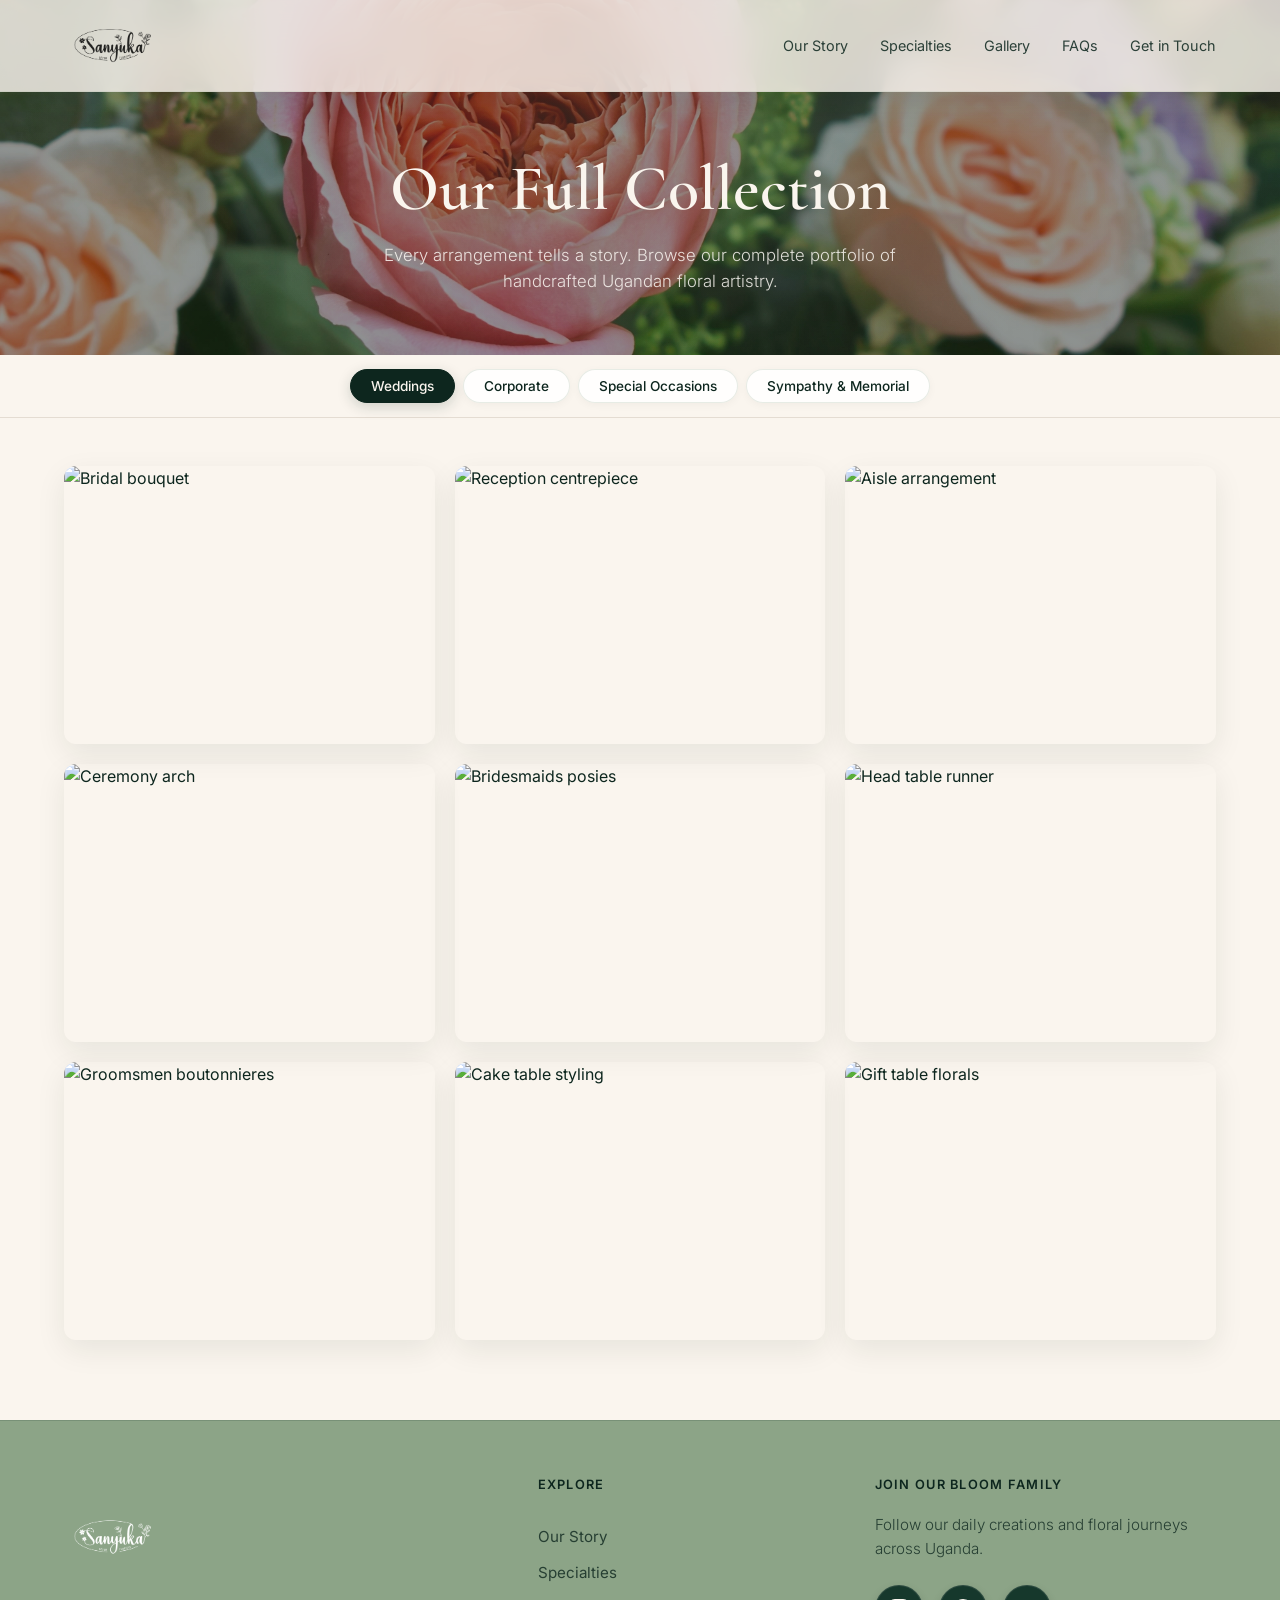
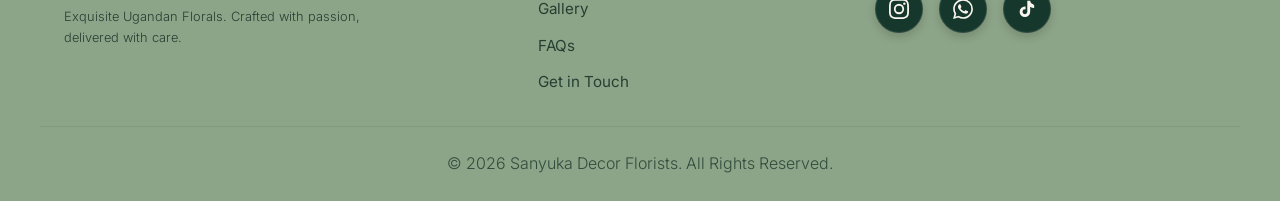
==== commit 59febde5: "Color Change" ====
--- a/gallery.html
+++ b/gallery.html
@@ -35,7 +35,7 @@
       content: '';
       position: absolute;
       inset: 0;
-      background: radial-gradient(ellipse at 60% 40%, rgba(212, 106, 67, 0.18) 0%, transparent 70%);
+      background: radial-gradient(ellipse at 60% 40%, rgba(140, 164, 135, 0.18) 0%, transparent 70%);
     }
 
     .gallery-page-hero h1 {
--- a/style.css
+++ b/style.css
@@ -7,9 +7,9 @@
   --color-forest: #0d261e;         /* Deep Nile Forest Green */
   --color-forest-light: #16382c;   /* Mid Forest Green */
   --color-forest-rgb: 13, 38, 30;
-  --color-terracotta: #c85a32;     /* Warm Ugandan Clay Terracotta */
-  --color-terracotta-hover: #ab4620;
-  --color-terracotta-soft: rgba(200, 90, 50, 0.12);
+  --color-terracotta: #8ca487;     /* Sage Green (brand accent) */
+  --color-terracotta-hover: #75907a;
+  --color-terracotta-soft: rgba(140, 164, 135, 0.12);
   --color-petal-blush: #f4eae4;    /* Delicate Petal Blush */
   --color-sage: #eef4f0;           /* Soft Sage Leaf */
   --color-sage-deep: #2d5547;      /* Deep Sage Green */
@@ -24,7 +24,7 @@
   --font-sans: 'Inter', sans-serif;
   
   --glass-bg: rgba(250, 245, 238, 0.82);
-  --glass-border: rgba(200, 90, 50, 0.14);
+  --glass-border: rgba(140, 164, 135, 0.14);
   --glass-shadow: 0 12px 36px 0 rgba(13, 38, 30, 0.08);
   --backdrop-blur: 16px;
   
@@ -148,14 +148,14 @@
   border: none;
   border-radius: 4px;
   cursor: pointer;
-  box-shadow: 0 4px 14px rgba(212, 106, 67, 0.3);
+  box-shadow: 0 4px 14px rgba(140, 164, 135, 0.3);
   transition: var(--transition-smooth);
 }
 
 .btn-primary:hover {
   background-color: var(--color-terracotta-hover);
   transform: translateY(-2px);
-  box-shadow: 0 6px 20px rgba(212, 106, 67, 0.4);
+  box-shadow: 0 6px 20px rgba(140, 164, 135, 0.4);
 }
 
 .btn-secondary {
@@ -363,7 +363,7 @@
 
 /* About Section */
 .about-section {
-  background: radial-gradient(circle at 90% 20%, rgba(200, 90, 50, 0.08) 0%, transparent 50%),
+  background: radial-gradient(circle at 90% 20%, rgba(140, 164, 135, 0.08) 0%, transparent 50%),
               linear-gradient(180deg, #edf3ee 0%, #f7f3ec 50%, #faf5ee 100%);
   position: relative;
 }
@@ -418,7 +418,7 @@
   background: linear-gradient(145deg, #ffffff 0%, #faf4eb 100%);
   padding: 40px 32px;
   border-radius: 12px;
-  border: 1px solid rgba(200, 90, 50, 0.12);
+  border: 1px solid rgba(140, 164, 135, 0.12);
   box-shadow: 0 8px 24px rgba(13, 38, 30, 0.04);
   transition: var(--transition-smooth);
   display: flex;
@@ -428,7 +428,7 @@
 
 .specialty-card:hover {
   transform: translateY(-8px);
-  box-shadow: 0 20px 40px rgba(200, 90, 50, 0.12);
+  box-shadow: 0 20px 40px rgba(140, 164, 135, 0.12);
   border-color: var(--color-terracotta);
 }
 
@@ -508,7 +508,7 @@
   font-weight: 500;
   font-size: 0.85rem;
   padding: 8px 20px;
-  border: 1px solid rgba(200, 90, 50, 0.2);
+  border: 1px solid rgba(140, 164, 135, 0.2);
   border-radius: 30px;
   cursor: pointer;
   box-shadow: 0 2px 8px rgba(13, 38, 30, 0.04);
@@ -621,7 +621,7 @@
 
 /* FAQ Section */
 .faq-section {
-  background: radial-gradient(circle at 90% 20%, rgba(200, 90, 50, 0.06) 0%, transparent 50%),
+  background: radial-gradient(circle at 90% 20%, rgba(140, 164, 135, 0.06) 0%, transparent 50%),
               linear-gradient(180deg, #f6f1e9 0%, #fdfaf4 100%);
 }
 
@@ -636,14 +636,14 @@
   background: linear-gradient(145deg, #ffffff 0%, #faf4eb 100%);
   padding: 28px;
   border-radius: 12px;
-  border: 1px solid rgba(200, 90, 50, 0.12);
+  border: 1px solid rgba(140, 164, 135, 0.12);
   box-shadow: 0 8px 24px rgba(13, 38, 30, 0.04);
   transition: transform 0.3s ease, box-shadow 0.3s ease;
 }
 
 .faq-item:hover {
   transform: translateY(-4px);
-  box-shadow: 0 14px 30px rgba(200, 90, 50, 0.1);
+  box-shadow: 0 14px 30px rgba(140, 164, 135, 0.1);
 }
 
 .faq-question {
@@ -680,7 +680,7 @@
 /* Delivery & Contact Section */
 .contact-section {
   background:
-    radial-gradient(circle at 80% 80%, rgba(200, 90, 50, 0.14) 0%, transparent 50%),
+    radial-gradient(circle at 80% 80%, rgba(140, 164, 135, 0.14) 0%, transparent 50%),
     url('Assets/images/front.JPG') center/cover no-repeat;
 }
 
@@ -688,7 +688,7 @@
   background: linear-gradient(135deg, rgba(255, 255, 255, 0.9) 0%, rgba(248, 242, 233, 0.82) 100%);
   backdrop-filter: blur(var(--backdrop-blur));
   -webkit-backdrop-filter: blur(var(--backdrop-blur));
-  border: 1px solid rgba(200, 90, 50, 0.18);
+  border: 1px solid rgba(140, 164, 135, 0.18);
   box-shadow: 0 16px 44px rgba(13, 38, 30, 0.08);
   border-radius: 16px;
   padding: 60px;
@@ -804,7 +804,7 @@
 .form-group select:focus,
 .form-group textarea:focus {
   border-color: var(--color-terracotta);
-  box-shadow: 0 0 0 3px rgba(212, 106, 67, 0.1);
+  box-shadow: 0 0 0 3px rgba(140, 164, 135, 0.1);
 }
 
 .form-grid-2 {
@@ -861,7 +861,7 @@
 }
 
 .option-pill input:focus-visible + span {
-  box-shadow: 0 0 0 3px rgba(212, 106, 67, 0.2);
+  box-shadow: 0 0 0 3px rgba(140, 164, 135, 0.2);
 }
 
 @media (max-width: 992px) {
@@ -877,9 +877,9 @@
 
 /* Footer Section */
 .footer {
-  background-color: var(--color-forest);
-  color: var(--color-cream);
-  border-top: 1px solid var(--color-forest-light);
+  background-color: #8ca487;   /* Sage Green (unified brand green) */
+  color: var(--color-forest);
+  border-top: 1px solid rgba(13, 38, 30, 0.15);
 }
 
 .footer-container {
@@ -897,7 +897,7 @@
 }
 
 .footer-logo {
-  color: var(--color-cream);
+  color: var(--color-forest);
   margin-bottom: 10px;
 }
 
@@ -924,7 +924,7 @@
   text-transform: uppercase;
   font-size: 0.8rem;
   letter-spacing: 0.1em;
-  color: var(--color-gold);
+  color: var(--color-forest);
   margin-bottom: 20px;
   font-weight: 600;
 }
@@ -936,7 +936,7 @@
 
 .footer-links a:hover {
   opacity: 1;
-  color: var(--color-gold);
+  color: var(--color-forest);
   transform: translateX(4px);
 }
 
@@ -1002,11 +1002,11 @@
   max-width: 1200px;
   margin: 0 auto;
   padding: 24px 24px;
-  border-top: 1px solid rgba(251, 248, 243, 0.08);
+  border-top: 1px solid rgba(13, 38, 30, 0.12);
   display: flex;
   justify-content: center;
   font-size: 0.85rem;
-  opacity: 0.6;
+  opacity: 0.7;
 }
 
 @media (max-width: 768px) {
@@ -1310,8 +1310,8 @@
     45deg,
     transparent,
     transparent 8px,
-    rgba(212, 106, 67, 0.06) 8px,
-    rgba(212, 106, 67, 0.06) 16px
+    rgba(140, 164, 135, 0.06) 8px,
+    rgba(140, 164, 135, 0.06) 16px
   );
 }
 
@@ -1352,7 +1352,7 @@
   max-width: 600px;
   border-radius: 50% 50% 50% 50% / 60% 60% 40% 40%;
   border: none;
-  background: linear-gradient(135deg, #f0ece5 60%, rgba(212, 106, 67, 0.08));
+  background: linear-gradient(135deg, #f0ece5 60%, rgba(140, 164, 135, 0.08));
   border: 2px dashed var(--color-terracotta);
 }
 
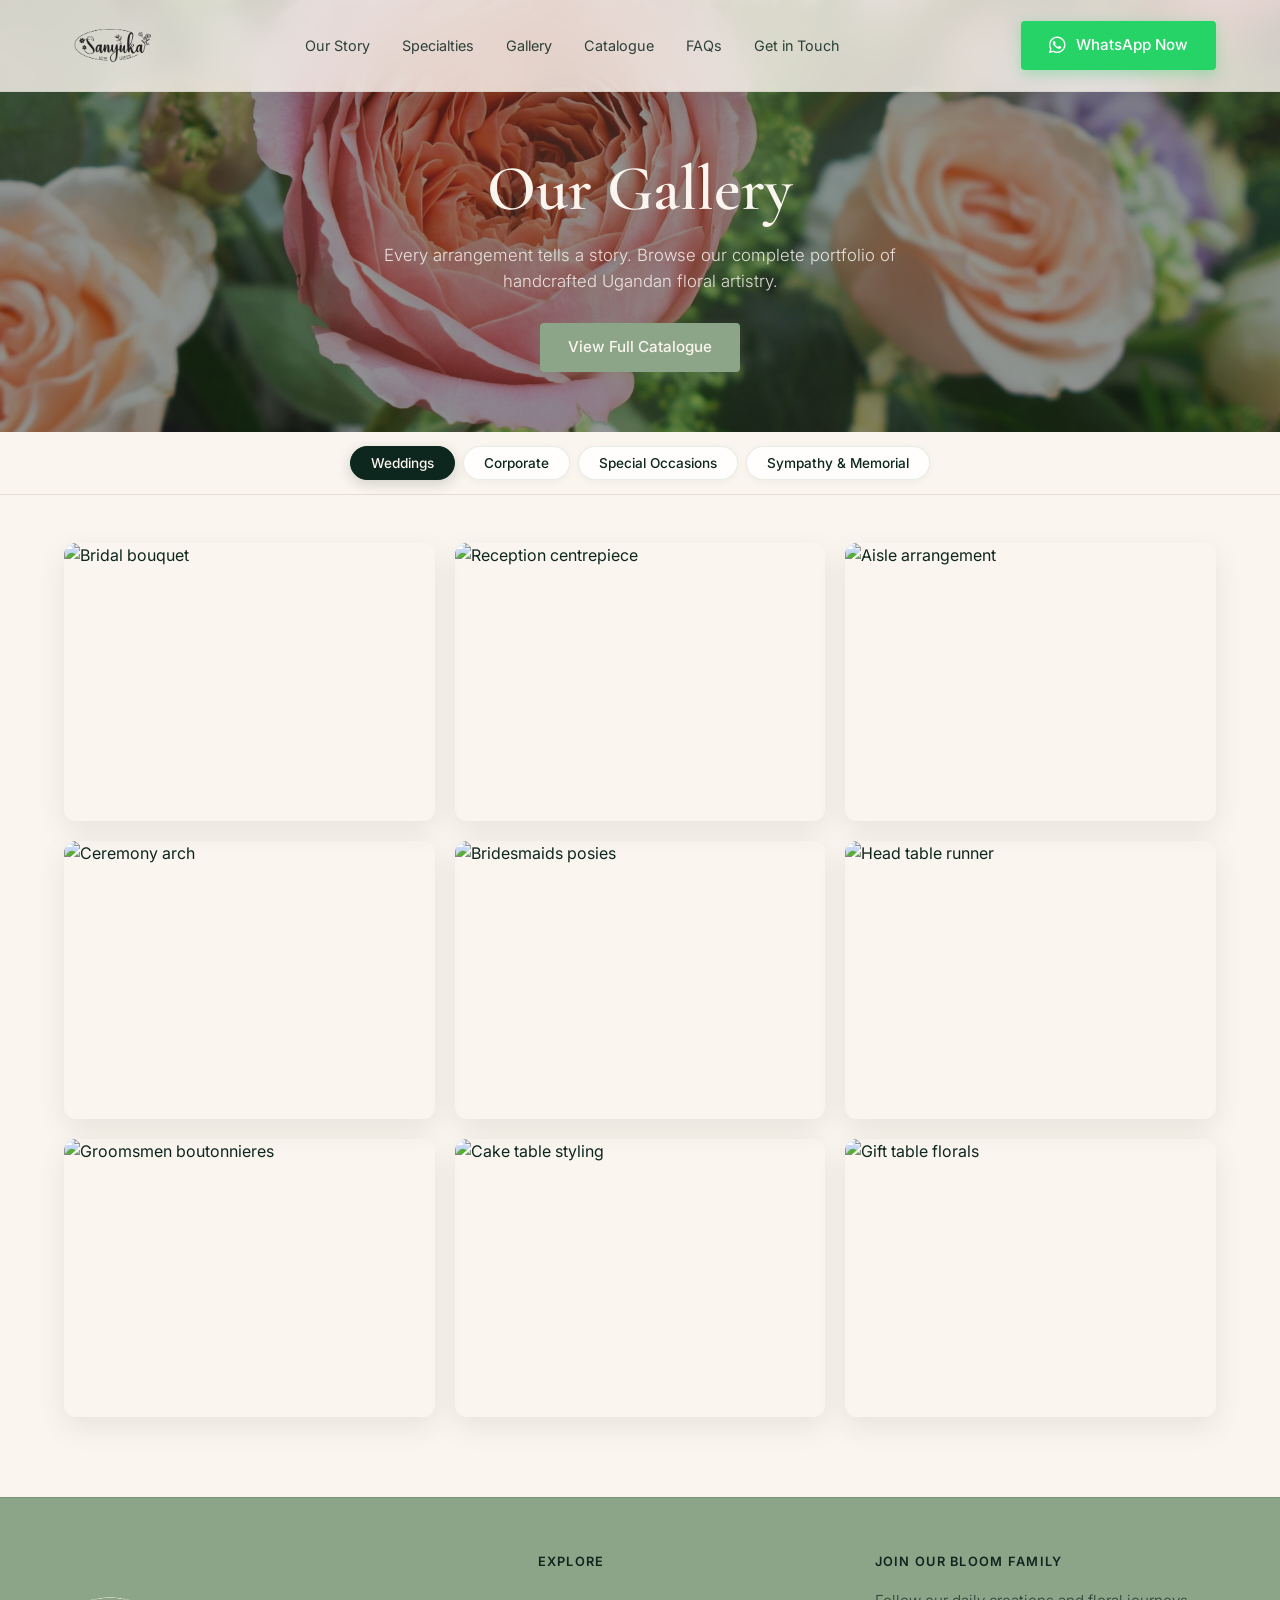
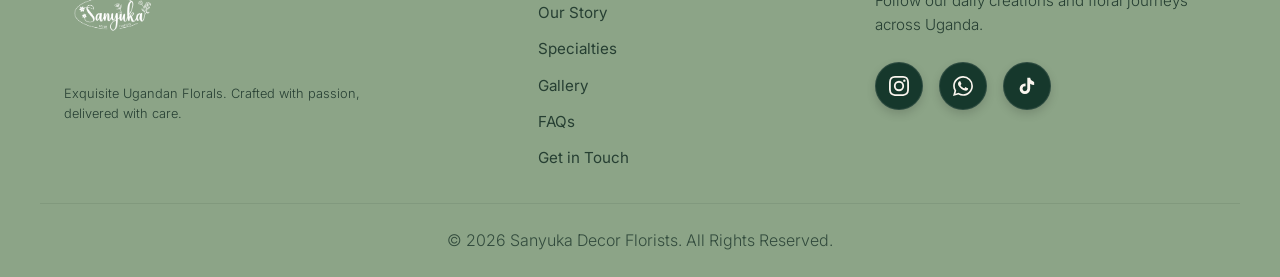
==== commit 780e7a92: "feat: add WhatsApp CTA and catalogue downloads - replace the old custom order button with the new Wh" ====
--- a/gallery.html
+++ b/gallery.html
@@ -6,7 +6,7 @@
   <meta name="viewport" content="width=device-width, initial-scale=1.0">
   <meta name="description"
     content="Browse the full Sanyuka Decor Florists gallery — weddings, corporate, special occasions and sympathy & memorial arrangements, all handcrafted in Uganda.">
-  <title>Full Gallery | Sanyuka Decor Florists</title>
+  <title>Gallery | Sanyuka Decor Florists</title>
 
   <!-- Google Fonts -->
   <link rel="preconnect" href="https://fonts.googleapis.com">
@@ -14,6 +14,9 @@
   <link
     href="https://fonts.googleapis.com/css2?family=Cormorant+Garamond:ital,wght@0,300;0,400;0,600;1,400&family=Inter:wght@300;400;500;600&display=swap"
     rel="stylesheet">
+
+  <!-- Font Awesome Icons (local copy) -->
+  <link rel="stylesheet" href="vendor/fontawesome/css/all.min.css">
 
   <!-- Shared Stylesheet -->
   <link rel="stylesheet" href="style.css">
@@ -53,6 +56,14 @@
       max-width: 560px;
       margin: 0 auto;
       font-size: 1.05rem;
+      position: relative;
+      z-index: 1;
+    }
+
+    .gallery-page-hero .hero-cta {
+      display: inline-flex;
+      align-items: center;
+      margin-top: 28px;
       position: relative;
       z-index: 1;
     }
@@ -121,9 +132,14 @@
         <a href="index.html#about">Our Story</a>
         <a href="index.html#specialties">Specialties</a>
         <a href="gallery.html" aria-current="page">Gallery</a>
+        <a href="Sanyuka-Catalogue-.pdf.pdf" target="_blank" rel="noopener">Catalogue</a>
         <a href="index.html#faq">FAQs</a>
         <a href="index.html#contact">Get in Touch</a>
       </nav>
+      <a href="https://wa.me/256714008799" target="_blank" rel="noopener" class="btn-primary btn-whatsapp"
+        aria-label="Chat with Sanyuka Decor Florists on WhatsApp">
+        <i class="fa-brands fa-whatsapp" aria-hidden="true"></i> WhatsApp Now
+      </a>
     </div>
   </header>
 
@@ -131,8 +147,10 @@
 
     <!-- Hero Banner -->
     <section class="gallery-page-hero">
-      <h1>Our Full Collection</h1>
+      <h1>Our Gallery</h1>
       <p>Every arrangement tells a story. Browse our complete portfolio of handcrafted Ugandan floral artistry.</p>
+      <a href="Sanyuka-Catalogue-.pdf.pdf" target="_blank" rel="noopener" class="btn-primary hero-cta"
+        aria-label="Open the full Sanyuka price catalogue">View Full Catalogue</a>
     </section>
 
     <!-- Sticky Filter Bar -->
@@ -158,9 +176,6 @@
             <span class="card-category">Weddings</span>
             <h3 class="card-title">Bridal Bouquet</h3>
             <p class="card-price">UGX 350,000</p>
-            <button class="btn-card-view" data-title="Bridal Bouquet"
-              data-desc="A hand-tied bridal bouquet with fresh seasonal blooms, crafted to complement your wedding palette."
-              data-img="" data-price="UGX 350,000">View Details</button>
           </div>
         </div>
       </div>
@@ -173,9 +188,6 @@
             <span class="card-category">Weddings</span>
             <h3 class="card-title">Reception Centerpiece</h3>
             <p class="card-price">UGX 480,000</p>
-            <button class="btn-card-view" data-title="Reception Centerpiece"
-              data-desc="A lush table centrepiece that anchors your reception tables and ties the whole venue together."
-              data-img="" data-price="UGX 480,000">View Details</button>
           </div>
         </div>
       </div>
@@ -188,9 +200,6 @@
             <span class="card-category">Weddings</span>
             <h3 class="card-title">Aisle Arrangement</h3>
             <p class="card-price">UGX 550,000</p>
-            <button class="btn-card-view" data-title="Aisle Arrangement"
-              data-desc="Elegant floral arrangements to line the aisle and frame your walk down to forever."
-              data-img="" data-price="UGX 550,000">View Details</button>
           </div>
         </div>
       </div>
@@ -203,9 +212,6 @@
             <span class="card-category">Weddings</span>
             <h3 class="card-title">Ceremony Arch</h3>
             <p class="card-price">UGX 1,200,000</p>
-            <button class="btn-card-view" data-title="Ceremony Arch"
-              data-desc="A full floral arch installation, hand-woven with blooms and greenery for a breathtaking backdrop."
-              data-img="" data-price="UGX 1,200,000">View Details</button>
           </div>
         </div>
       </div>
@@ -218,9 +224,6 @@
             <span class="card-category">Weddings</span>
             <h3 class="card-title">Bridesmaids Posies</h3>
             <p class="card-price">UGX 250,000</p>
-            <button class="btn-card-view" data-title="Bridesmaids Posies"
-              data-desc="Matching hand-tied posies for your bridal party, echoing the bridal bouquet's design."
-              data-img="" data-price="UGX 250,000">View Details</button>
           </div>
         </div>
       </div>
@@ -233,9 +236,6 @@
             <span class="card-category">Weddings</span>
             <h3 class="card-title">Head Table Runner</h3>
             <p class="card-price">UGX 900,000</p>
-            <button class="btn-card-view" data-title="Head Table Runner"
-              data-desc="A sweeping floral runner for the head table, creating a dramatic focal point for the newlyweds."
-              data-img="" data-price="UGX 900,000">View Details</button>
           </div>
         </div>
       </div>
@@ -248,9 +248,6 @@
             <span class="card-category">Weddings</span>
             <h3 class="card-title">Groomsmen Boutonnieres</h3>
             <p class="card-price">UGX 120,000</p>
-            <button class="btn-card-view" data-title="Groomsmen Boutonnieres"
-              data-desc="Small, polished buttonhole florals that complete the groom's party look."
-              data-img="" data-price="UGX 120,000">View Details</button>
           </div>
         </div>
       </div>
@@ -263,9 +260,6 @@
             <span class="card-category">Weddings</span>
             <h3 class="card-title">Cake Table Styling</h3>
             <p class="card-price">UGX 420,000</p>
-            <button class="btn-card-view" data-title="Cake Table Styling"
-              data-desc="Soft floral accents and greenery to frame your wedding cake beautifully."
-              data-img="" data-price="UGX 420,000">View Details</button>
           </div>
         </div>
       </div>
@@ -278,9 +272,6 @@
             <span class="card-category">Weddings</span>
             <h3 class="card-title">Gift Table Florals</h3>
             <p class="card-price">UGX 380,000</p>
-            <button class="btn-card-view" data-title="Gift Table Florals"
-              data-desc="A welcoming arrangement for the gift table, styled to match your wedding theme."
-              data-img="" data-price="UGX 380,000">View Details</button>
           </div>
         </div>
       </div>
@@ -295,9 +286,6 @@
             <span class="card-category">Corporate</span>
             <h3 class="card-title">Lobby Arrangement</h3>
             <p class="card-price">UGX 280,000</p>
-            <button class="btn-card-view" data-title="Lobby Arrangement"
-              data-desc="A striking installation for reception lobbies that makes a confident first impression."
-              data-img="" data-price="UGX 280,000">View Details</button>
           </div>
         </div>
       </div>
@@ -310,9 +298,6 @@
             <span class="card-category">Corporate</span>
             <h3 class="card-title">Boardroom Arrangement</h3>
             <p class="card-price">UGX 320,000</p>
-            <button class="btn-card-view" data-title="Boardroom Arrangement"
-              data-desc="A refined centrepiece for boardroom tables, balancing presence with professionalism."
-              data-img="" data-price="UGX 320,000">View Details</button>
           </div>
         </div>
       </div>
@@ -325,9 +310,6 @@
             <span class="card-category">Corporate</span>
             <h3 class="card-title">Office Centerpiece</h3>
             <p class="card-price">UGX 145,000</p>
-            <button class="btn-card-view" data-title="Office Centerpiece"
-              data-desc="A compact, low-maintenance arrangement that brightens any workspace."
-              data-img="" data-price="UGX 145,000">View Details</button>
           </div>
         </div>
       </div>
@@ -340,9 +322,6 @@
             <span class="card-category">Corporate</span>
             <h3 class="card-title">Reception Desk Set</h3>
             <p class="card-price">UGX 180,000</p>
-            <button class="btn-card-view" data-title="Reception Desk Set"
-              data-desc="Elegant desk-side florals that welcome clients the moment they arrive."
-              data-img="" data-price="UGX 180,000">View Details</button>
           </div>
         </div>
       </div>
@@ -355,9 +334,6 @@
             <span class="card-category">Corporate</span>
             <h3 class="card-title">Executive Gift Bouquet</h3>
             <p class="card-price">UGX 200,000</p>
-            <button class="btn-card-view" data-title="Executive Gift Bouquet"
-              data-desc="Sophisticated florals designed to elevate business relationships and client gestures."
-              data-img="" data-price="UGX 200,000">View Details</button>
           </div>
         </div>
       </div>
@@ -370,9 +346,6 @@
             <span class="card-category">Corporate</span>
             <h3 class="card-title">Event Stage Florals</h3>
             <p class="card-price">UGX 750,000</p>
-            <button class="btn-card-view" data-title="Event Stage Florals"
-              data-desc="Statement arrangements that dress a stage for launches, awards and conferences."
-              data-img="" data-price="UGX 750,000">View Details</button>
           </div>
         </div>
       </div>
@@ -385,9 +358,6 @@
             <span class="card-category">Corporate</span>
             <h3 class="card-title">Window Display Styling</h3>
             <p class="card-price">UGX 240,000</p>
-            <button class="btn-card-view" data-title="Window Display Styling"
-              data-desc="Curated floral window displays that draw the eye and reinforce your brand."
-              data-img="" data-price="UGX 240,000">View Details</button>
           </div>
         </div>
       </div>
@@ -400,9 +370,6 @@
             <span class="card-category">Corporate</span>
             <h3 class="card-title">Corporate Event Table</h3>
             <p class="card-price">UGX 520,000</p>
-            <button class="btn-card-view" data-title="Corporate Event Table"
-              data-desc="Full table styling for corporate dinners, galas and client functions."
-              data-img="" data-price="UGX 520,000">View Details</button>
           </div>
         </div>
       </div>
@@ -415,9 +382,6 @@
             <span class="card-category">Corporate</span>
             <h3 class="card-title">Client Welcome Vase</h3>
             <p class="card-price">UGX 160,000</p>
-            <button class="btn-card-view" data-title="Client Welcome Vase"
-              data-desc="A warm welcome arrangement for meeting rooms and client suites."
-              data-img="" data-price="UGX 160,000">View Details</button>
           </div>
         </div>
       </div>
@@ -432,9 +396,6 @@
             <span class="card-category">Special Occasions</span>
             <h3 class="card-title">Birthday</h3>
             <p class="card-price">UGX 150,000</p>
-            <button class="btn-card-view" data-title="Birthday"
-              data-desc="Vibrant blooms to make a birthday feel extra special."
-              data-img="" data-price="UGX 150,000">View Details</button>
           </div>
         </div>
       </div>
@@ -447,9 +408,6 @@
             <span class="card-category">Special Occasions</span>
             <h3 class="card-title">Anniversary</h3>
             <p class="card-price">UGX 220,000</p>
-            <button class="btn-card-view" data-title="Anniversary"
-              data-desc="Romantic arrangements designed to mark another beautiful year together."
-              data-img="" data-price="UGX 220,000">View Details</button>
           </div>
         </div>
       </div>
@@ -462,9 +420,6 @@
             <span class="card-category">Special Occasions</span>
             <h3 class="card-title">Graduation</h3>
             <p class="card-price">UGX 190,000</p>
-            <button class="btn-card-view" data-title="Graduation"
-              data-desc="Bold, celebratory florals to congratulate the graduate in style."
-              data-img="" data-price="UGX 190,000">View Details</button>
           </div>
         </div>
       </div>
@@ -477,9 +432,6 @@
             <span class="card-category">Special Occasions</span>
             <h3 class="card-title">Valentine Surprise</h3>
             <p class="card-price">UGX 250,000</p>
-            <button class="btn-card-view" data-title="Valentine Surprise"
-              data-desc="Classic roses and soft accents for the most romantic day of the year."
-              data-img="" data-price="UGX 250,000">View Details</button>
           </div>
         </div>
       </div>
@@ -492,9 +444,6 @@
             <span class="card-category">Special Occasions</span>
             <h3 class="card-title">Mother's Day Bouquet</h3>
             <p class="card-price">UGX 180,000</p>
-            <button class="btn-card-view" data-title="Mother's Day Bouquet"
-              data-desc="Warm, heartfelt blooms to thank the mums who do it all."
-              data-img="" data-price="UGX 180,000">View Details</button>
           </div>
         </div>
       </div>
@@ -507,9 +456,6 @@
             <span class="card-category">Special Occasions</span>
             <h3 class="card-title">New Baby Basket</h3>
             <p class="card-price">UGX 210,000</p>
-            <button class="btn-card-view" data-title="New Baby Basket"
-              data-desc="A sweet arrangement to welcome a new little one into the world."
-              data-img="" data-price="UGX 210,000">View Details</button>
           </div>
         </div>
       </div>
@@ -522,9 +468,6 @@
             <span class="card-category">Special Occasions</span>
             <h3 class="card-title">Get Well Soon</h3>
             <p class="card-price">UGX 140,000</p>
-            <button class="btn-card-view" data-title="Get Well Soon"
-              data-desc="Cheerful blooms to lift someone's spirits while they recover."
-              data-img="" data-price="UGX 140,000">View Details</button>
           </div>
         </div>
       </div>
@@ -537,9 +480,6 @@
             <span class="card-category">Special Occasions</span>
             <h3 class="card-title">Congratulations Spray</h3>
             <p class="card-price">UGX 260,000</p>
-            <button class="btn-card-view" data-title="Congratulations Spray"
-              data-desc="A celebratory spray for promotions, achievements and big wins."
-              data-img="" data-price="UGX 260,000">View Details</button>
           </div>
         </div>
       </div>
@@ -552,9 +492,6 @@
             <span class="card-category">Special Occasions</span>
             <h3 class="card-title">Party Table Florals</h3>
             <p class="card-price">UGX 300,000</p>
-            <button class="btn-card-view" data-title="Party Table Florals"
-              data-desc="Playful, colourful accents to bring any celebration to life."
-              data-img="" data-price="UGX 300,000">View Details</button>
           </div>
         </div>
       </div>
@@ -569,9 +506,6 @@
             <span class="card-category">Sympathy &amp; Memorial</span>
             <h3 class="card-title">Sympathy Bouquet</h3>
             <p class="card-price">UGX 200,000</p>
-            <button class="btn-card-view" data-title="Sympathy Bouquet"
-              data-desc="A gentle bouquet crafted with dignity to express your deepest sympathy."
-              data-img="" data-price="UGX 200,000">View Details</button>
           </div>
         </div>
       </div>
@@ -584,9 +518,6 @@
             <span class="card-category">Sympathy &amp; Memorial</span>
             <h3 class="card-title">Memorial Wreath</h3>
             <p class="card-price">UGX 350,000</p>
-            <button class="btn-card-view" data-title="Memorial Wreath"
-              data-desc="A timeless wreath honouring a loved one with grace and compassion."
-              data-img="" data-price="UGX 350,000">View Details</button>
           </div>
         </div>
       </div>
@@ -599,9 +530,6 @@
             <span class="card-category">Sympathy &amp; Memorial</span>
             <h3 class="card-title">Standing Spray</h3>
             <p class="card-price">UGX 450,000</p>
-            <button class="btn-card-view" data-title="Standing Spray"
-              data-desc="A dignified standing tribute for display at the service."
-              data-img="" data-price="UGX 450,000">View Details</button>
           </div>
         </div>
       </div>
@@ -614,9 +542,6 @@
             <span class="card-category">Sympathy &amp; Memorial</span>
             <h3 class="card-title">Casket Drape</h3>
             <p class="card-price">UGX 600,000</p>
-            <button class="btn-card-view" data-title="Casket Drape"
-              data-desc="A tasteful floral drape arranged with care and respect."
-              data-img="" data-price="UGX 600,000">View Details</button>
           </div>
         </div>
       </div>
@@ -629,9 +554,6 @@
             <span class="card-category">Sympathy &amp; Memorial</span>
             <h3 class="card-title">Funeral Cross</h3>
             <p class="card-price">UGX 320,000</p>
-            <button class="btn-card-view" data-title="Funeral Cross"
-              data-desc="A solemn floral cross, beautifully crafted in remembrance."
-              data-img="" data-price="UGX 320,000">View Details</button>
           </div>
         </div>
       </div>
@@ -644,9 +566,6 @@
             <span class="card-category">Sympathy &amp; Memorial</span>
             <h3 class="card-title">Rose Tribute</h3>
             <p class="card-price">UGX 250,000</p>
-            <button class="btn-card-view" data-title="Rose Tribute"
-              data-desc="Soft rose arrangements conveying love and farewell."
-              data-img="" data-price="UGX 250,000">View Details</button>
           </div>
         </div>
       </div>
@@ -659,9 +578,6 @@
             <span class="card-category">Sympathy &amp; Memorial</span>
             <h3 class="card-title">Lily Condolence Piece</h3>
             <p class="card-price">UGX 280,000</p>
-            <button class="btn-card-view" data-title="Lily Condolence Piece"
-              data-desc="Graceful lilies arranged to offer comfort and peace."
-              data-img="" data-price="UGX 280,000">View Details</button>
           </div>
         </div>
       </div>
@@ -674,9 +590,6 @@
             <span class="card-category">Sympathy &amp; Memorial</span>
             <h3 class="card-title">White Orchid Tribute</h3>
             <p class="card-price">UGX 380,000</p>
-            <button class="btn-card-view" data-title="White Orchid Tribute"
-              data-desc="Pure white orchids as an elegant, lasting mark of respect."
-              data-img="" data-price="UGX 380,000">View Details</button>
           </div>
         </div>
       </div>
@@ -689,9 +602,6 @@
             <span class="card-category">Sympathy &amp; Memorial</span>
             <h3 class="card-title">Flower Spray Stand</h3>
             <p class="card-price">UGX 270,000</p>
-            <button class="btn-card-view" data-title="Flower Spray Stand"
-              data-desc="A complete spray stand arrangement for graveside services."
-              data-img="" data-price="UGX 270,000">View Details</button>
           </div>
         </div>
       </div>
--- a/style.css
+++ b/style.css
@@ -178,6 +178,26 @@
   transform: translateY(-2px);
 }
 
+/* WhatsApp header CTA */
+.btn-whatsapp {
+  display: inline-flex;
+  align-items: center;
+  gap: 10px;
+  background-color: #25d366;
+  color: #ffffff;
+  box-shadow: 0 4px 14px rgba(37, 211, 102, 0.35);
+}
+
+.btn-whatsapp i {
+  font-size: 1.2rem;
+}
+
+.btn-whatsapp:hover {
+  background-color: #1da851;
+  color: #ffffff;
+  box-shadow: 0 6px 20px rgba(37, 211, 102, 0.45);
+}
+
 /* Header & Navigation */
 .glass-header {
   position: fixed;
@@ -312,6 +332,7 @@
 
 .hero-actions {
   display: flex;
+  flex-wrap: wrap;
   gap: 16px;
 }
 
@@ -1474,6 +1495,8 @@
 .gallery-cta {
   display: flex;
   justify-content: center;
+  flex-wrap: wrap;
+  gap: 16px;
   margin-top: 48px;
 }
 
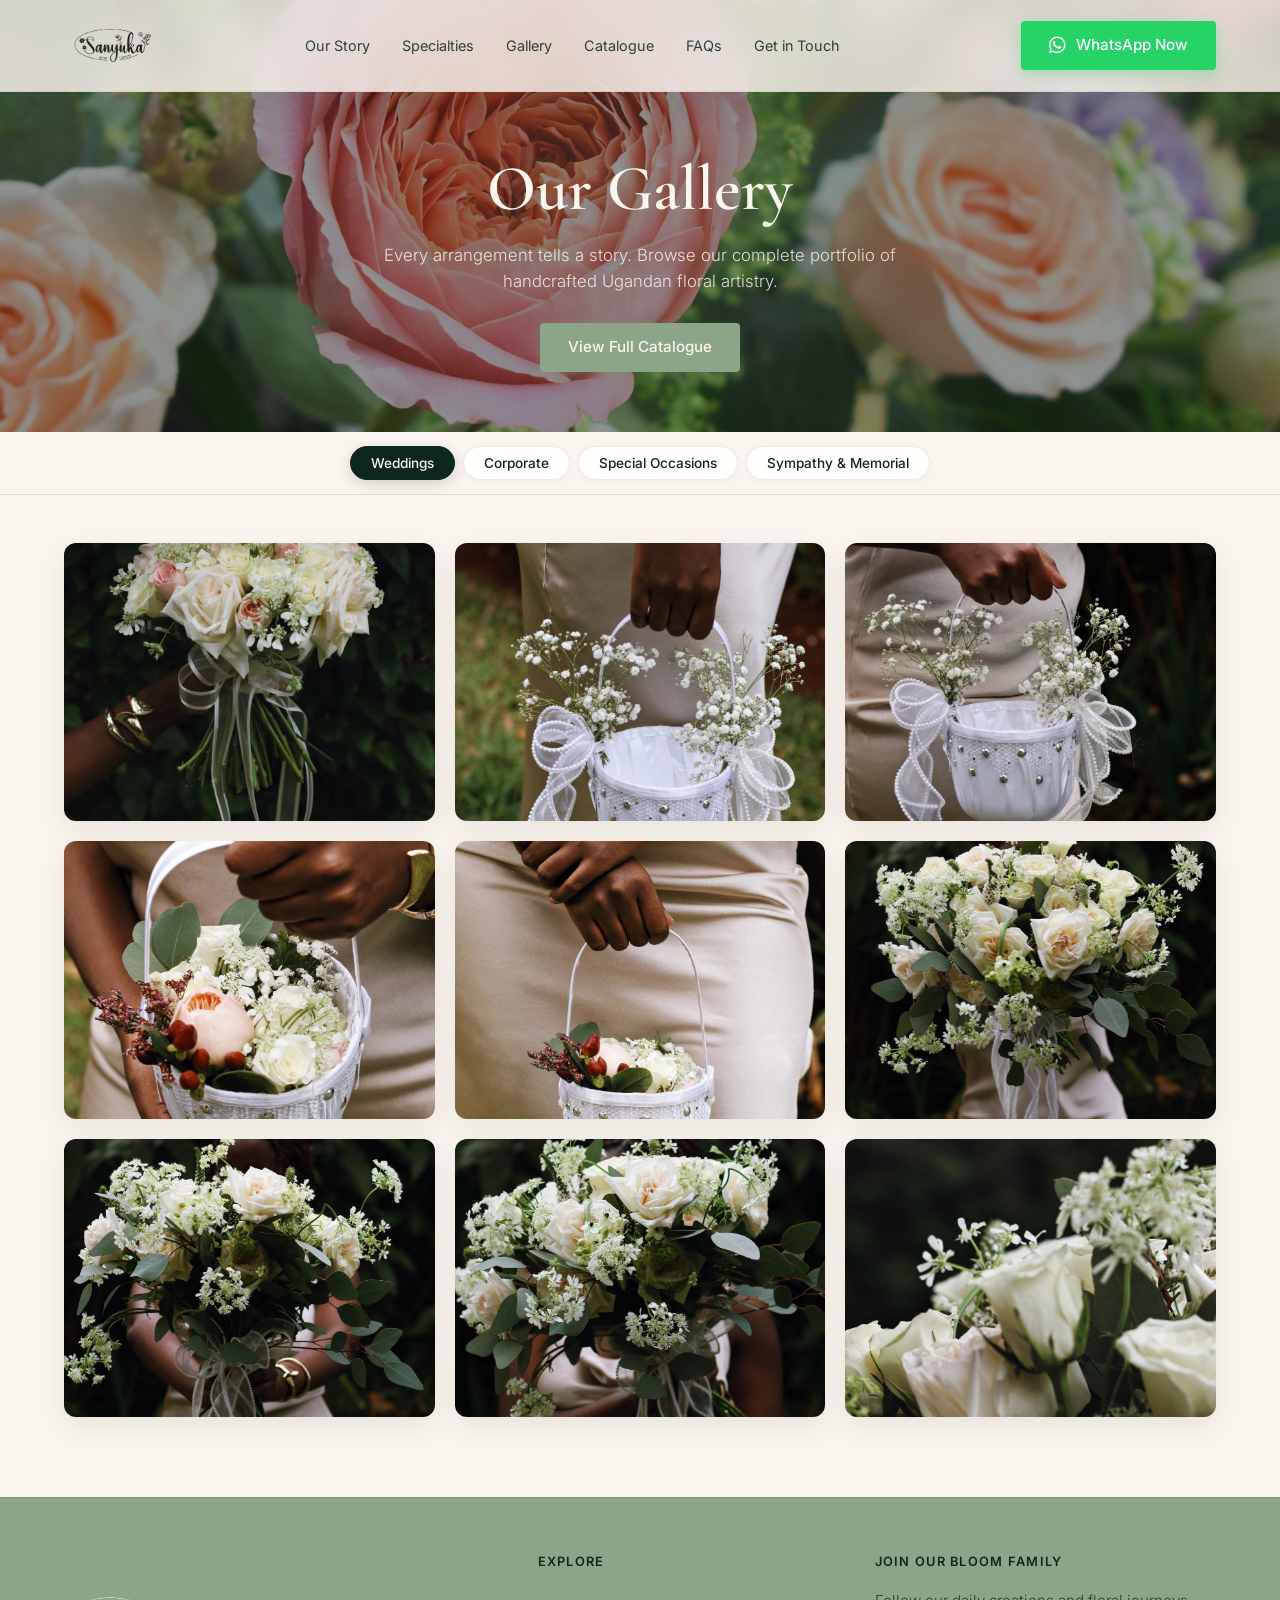
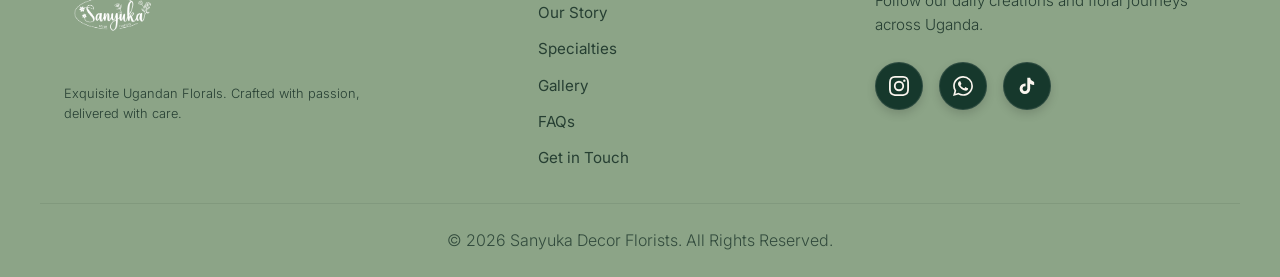
==== commit d136ce30: "feat: add new wedding gallery images, update site assets add over 20 new bridal wedding images to As" ====
--- a/gallery.html
+++ b/gallery.html
@@ -7,6 +7,8 @@
   <meta name="description"
     content="Browse the full Sanyuka Decor Florists gallery — weddings, corporate, special occasions and sympathy & memorial arrangements, all handcrafted in Uganda.">
   <title>Gallery | Sanyuka Decor Florists</title>
+
+  <link rel="icon" type="image/png" href="Assets/Sanyuka%20Decor%20Florists%20Logo.png">
 
   <!-- Google Fonts -->
   <link rel="preconnect" href="https://fonts.googleapis.com">
@@ -128,7 +130,7 @@
       <a href="index.html" class="logo">
         <img src="Assets/images/sanyuka_logo.png" alt="Sanyuka Decor Florists Logo" class="logo-img">
       </a>
-      <nav class="nav-links">
+      <nav class="nav-links" id="primary-nav">
         <a href="index.html#about">Our Story</a>
         <a href="index.html#specialties">Specialties</a>
         <a href="gallery.html" aria-current="page">Gallery</a>
@@ -140,6 +142,12 @@
         aria-label="Chat with Sanyuka Decor Florists on WhatsApp">
         <i class="fa-brands fa-whatsapp" aria-hidden="true"></i> WhatsApp Now
       </a>
+      <button class="nav-toggle" id="nav-toggle" type="button" aria-label="Open navigation menu" aria-expanded="false"
+        aria-controls="primary-nav">
+        <span class="nav-toggle-bar"></span>
+        <span class="nav-toggle-bar"></span>
+        <span class="nav-toggle-bar"></span>
+      </button>
     </div>
   </header>
 
@@ -171,7 +179,7 @@
       <div class="gallery-card" data-category="wedding">
         <div class="card-img-wrapper">
           <!-- Wedding 1: set src to your image path -->
-          <img src="" alt="Bridal bouquet" loading="lazy" class="gallery-img" width="400" height="400">
+          <img src="Assets/images/BRIDAL/198.jpg" alt="Bridal bouquet" loading="lazy" class="gallery-img" width="400" height="400">
           <div class="card-overlay">
             <span class="card-category">Weddings</span>
             <h3 class="card-title">Bridal Bouquet</h3>
@@ -183,7 +191,7 @@
       <div class="gallery-card" data-category="wedding">
         <div class="card-img-wrapper">
           <!-- Wedding 2: set src to your image path -->
-          <img src="" alt="Reception centrepiece" loading="lazy" class="gallery-img" width="400" height="400">
+          <img src="Assets/images/BRIDAL/201.jpg" alt="Reception centrepiece" loading="lazy" class="gallery-img" width="400" height="400">
           <div class="card-overlay">
             <span class="card-category">Weddings</span>
             <h3 class="card-title">Reception Centerpiece</h3>
@@ -195,7 +203,7 @@
       <div class="gallery-card" data-category="wedding">
         <div class="card-img-wrapper">
           <!-- Wedding 3: set src to your image path -->
-          <img src="" alt="Aisle arrangement" loading="lazy" class="gallery-img" width="400" height="400">
+          <img src="Assets/images/BRIDAL/202.jpg" alt="Aisle arrangement" loading="lazy" class="gallery-img" width="400" height="400">
           <div class="card-overlay">
             <span class="card-category">Weddings</span>
             <h3 class="card-title">Aisle Arrangement</h3>
@@ -207,7 +215,7 @@
       <div class="gallery-card" data-category="wedding">
         <div class="card-img-wrapper">
           <!-- Wedding 4: set src to your image path -->
-          <img src="" alt="Ceremony arch" loading="lazy" class="gallery-img" width="400" height="400">
+          <img src="Assets/images/BRIDAL/203.jpg" alt="Ceremony arch" loading="lazy" class="gallery-img" width="400" height="400">
           <div class="card-overlay">
             <span class="card-category">Weddings</span>
             <h3 class="card-title">Ceremony Arch</h3>
@@ -219,7 +227,7 @@
       <div class="gallery-card" data-category="wedding">
         <div class="card-img-wrapper">
           <!-- Wedding 5: set src to your image path -->
-          <img src="" alt="Bridesmaids posies" loading="lazy" class="gallery-img" width="400" height="400">
+          <img src="Assets/images/BRIDAL/204.jpg" alt="Bridesmaids posies" loading="lazy" class="gallery-img" width="400" height="400">
           <div class="card-overlay">
             <span class="card-category">Weddings</span>
             <h3 class="card-title">Bridesmaids Posies</h3>
@@ -231,7 +239,7 @@
       <div class="gallery-card" data-category="wedding">
         <div class="card-img-wrapper">
           <!-- Wedding 6: set src to your image path -->
-          <img src="" alt="Head table runner" loading="lazy" class="gallery-img" width="400" height="400">
+          <img src="Assets/images/BRIDAL/207.jpg" alt="Head table runner" loading="lazy" class="gallery-img" width="400" height="400">
           <div class="card-overlay">
             <span class="card-category">Weddings</span>
             <h3 class="card-title">Head Table Runner</h3>
@@ -243,7 +251,7 @@
       <div class="gallery-card" data-category="wedding">
         <div class="card-img-wrapper">
           <!-- Wedding 7: set src to your image path -->
-          <img src="" alt="Groomsmen boutonnieres" loading="lazy" class="gallery-img" width="400" height="400">
+          <img src="Assets/images/BRIDAL/208.jpg" alt="Groomsmen boutonnieres" loading="lazy" class="gallery-img" width="400" height="400">
           <div class="card-overlay">
             <span class="card-category">Weddings</span>
             <h3 class="card-title">Groomsmen Boutonnieres</h3>
@@ -255,7 +263,7 @@
       <div class="gallery-card" data-category="wedding">
         <div class="card-img-wrapper">
           <!-- Wedding 8: set src to your image path -->
-          <img src="" alt="Cake table styling" loading="lazy" class="gallery-img" width="400" height="400">
+          <img src="Assets/images/BRIDAL/209.jpg" alt="Cake table styling" loading="lazy" class="gallery-img" width="400" height="400">
           <div class="card-overlay">
             <span class="card-category">Weddings</span>
             <h3 class="card-title">Cake Table Styling</h3>
@@ -267,7 +275,7 @@
       <div class="gallery-card" data-category="wedding">
         <div class="card-img-wrapper">
           <!-- Wedding 9: set src to your image path -->
-          <img src="" alt="Gift table florals" loading="lazy" class="gallery-img" width="400" height="400">
+          <img src="Assets/images/BRIDAL/210.jpg" alt="Gift table florals" loading="lazy" class="gallery-img" width="400" height="400">
           <div class="card-overlay">
             <span class="card-category">Weddings</span>
             <h3 class="card-title">Gift Table Florals</h3>
@@ -721,6 +729,29 @@
   <div id="toast-container" class="toast-container"></div>
 
   <script>
+    // Mobile navigation drawer
+    const navToggle = document.getElementById('nav-toggle');
+    const primaryNav = document.getElementById('primary-nav');
+
+    if (navToggle && primaryNav) {
+      navToggle.addEventListener('click', () => {
+        const isOpen = primaryNav.classList.toggle('is-open');
+        navToggle.classList.toggle('is-open', isOpen);
+        navToggle.setAttribute('aria-expanded', String(isOpen));
+        navToggle.setAttribute('aria-label', isOpen ? 'Close navigation menu' : 'Open navigation menu');
+      });
+
+      // Close the drawer once a destination is chosen
+      primaryNav.querySelectorAll('a').forEach(link => {
+        link.addEventListener('click', () => {
+          primaryNav.classList.remove('is-open');
+          navToggle.classList.remove('is-open');
+          navToggle.setAttribute('aria-expanded', 'false');
+          navToggle.setAttribute('aria-label', 'Open navigation menu');
+        });
+      });
+    }
+
     // Filtering
     const filterBtns = document.querySelectorAll('.filter-btn');
     const cards = document.querySelectorAll('.gallery-card');
--- a/style.css
+++ b/style.css
@@ -270,9 +270,97 @@
   opacity: 1;
 }
 
+/* Hamburger toggle - only rendered on small screens */
+.nav-toggle {
+  display: none;
+}
+
 @media (max-width: 768px) {
+  /* Nav collapses into a dropdown drawer toggled by the hamburger */
+  .header-container {
+    gap: 10px;
+    padding: 8px 16px;
+  }
+
+  /* The 1.6x scale bleeds past its layout box and would cover the CTA */
+  .glass-header .logo-img {
+    transform: scale(1.25);
+  }
+
+  /* Keep the CTA on one line so it doesn't eat the whole header height */
+  .btn-whatsapp {
+    margin-left: auto;
+    gap: 8px;
+    font-size: 0.85rem;
+    padding: 10px 16px;
+    white-space: nowrap;
+  }
+
+  .nav-toggle {
+    display: flex;
+    flex-direction: column;
+    justify-content: center;
+    gap: 5px;
+    width: 42px;
+    height: 42px;
+    padding: 9px;
+    background: none;
+    border: none;
+    border-radius: 6px;
+    cursor: pointer;
+    flex-shrink: 0;
+  }
+
+  .nav-toggle-bar {
+    display: block;
+    width: 100%;
+    height: 2px;
+    border-radius: 2px;
+    background-color: var(--color-forest);
+    transition: transform 0.3s ease, opacity 0.3s ease;
+  }
+
+  .nav-toggle.is-open .nav-toggle-bar:nth-child(1) {
+    transform: translateY(7px) rotate(45deg);
+  }
+
+  .nav-toggle.is-open .nav-toggle-bar:nth-child(2) {
+    opacity: 0;
+  }
+
+  .nav-toggle.is-open .nav-toggle-bar:nth-child(3) {
+    transform: translateY(-7px) rotate(-45deg);
+  }
+
   .nav-links {
-    display: none; /* In a real project we'd use a mobile hamburger drawer, but let's keep layout clean */
+    position: absolute;
+    top: 100%;
+    left: 0;
+    right: 0;
+    flex-direction: column;
+    gap: 0;
+    background-color: var(--glass-bg);
+    backdrop-filter: blur(var(--backdrop-blur));
+    -webkit-backdrop-filter: blur(var(--backdrop-blur));
+    border-bottom: 1px solid var(--glass-border);
+    box-shadow: var(--glass-shadow);
+    max-height: 0;
+    overflow: hidden;
+    opacity: 0;
+    visibility: hidden;
+    transition: max-height 0.4s ease, opacity 0.3s ease, visibility 0.4s;
+  }
+
+  .nav-links.is-open {
+    max-height: 70vh;
+    opacity: 1;
+    visibility: visible;
+  }
+
+  .nav-links a {
+    padding: 16px 24px;
+    font-size: 1rem;
+    border-top: 1px solid rgba(140, 164, 135, 0.12);
   }
 }
 
@@ -382,6 +470,46 @@
   }
 }
 
+@media (max-width: 768px) {
+  /* Hero photo becomes the section background instead of a separate column */
+  .hero-section {
+    background-image:
+      linear-gradient(rgba(250, 245, 238, 0.55), rgba(250, 245, 238, 0.68)),
+      url('Assets/images/PINKandPURP.jpg');
+    background-size: cover;
+    background-position: center;
+    background-repeat: no-repeat;
+  }
+  .hero-visual {
+    display: none;
+  }
+  /* Stronger contrast for text sitting over the hero photo */
+  .hero-subtitle {
+    color: #000000;
+  }
+  .hero-description {
+    font-weight: 600;
+  }
+  .hero-actions {
+    flex-direction: row;
+    flex-wrap: wrap;
+    justify-content: center;
+    width: 100%;
+  }
+  .hero-actions .btn-primary {
+    flex: 1 1 calc(50% - 8px);
+    min-width: 0;
+    text-align: center;
+    padding-left: 12px;
+    padding-right: 12px;
+  }
+  /* View Full Catalogue sits on its own centered row */
+  .hero-actions .btn-primary:last-child {
+    flex: 0 0 auto;
+    max-width: none;
+  }
+}
+
 /* About Section */
 .about-section {
   background: radial-gradient(circle at 90% 20%, rgba(140, 164, 135, 0.08) 0%, transparent 50%),
@@ -412,6 +540,39 @@
   font-size: 1.1rem;
   margin-bottom: 24px;
   opacity: 0.85;
+}
+
+/* About slider (Why natural slide) */
+.about-slider {
+  overflow: hidden;
+  transform: translateZ(0);
+  backface-visibility: hidden;
+}
+
+.about-track {
+  display: flex;
+  width: calc(200% + 80px);
+  column-gap: 80px;
+  transition: transform 1.4s cubic-bezier(0.25, 1, 0.5, 1);
+  will-change: transform;
+}
+
+.about-track.is-slid {
+  transform: translateX(calc(-50% - 40px));
+}
+
+.about-slide {
+  flex: 0 0 calc((100% - 80px) / 2);
+}
+
+.about-slide2-title {
+  color: #000000;
+}
+
+.about-nav-btn {
+  display: block;
+  width: fit-content;
+  margin: 20px auto 0;
 }
 
 @media (max-width: 992px) {
@@ -486,16 +647,10 @@
   .specialties-grid {
     grid-template-columns: repeat(2, 1fr);
   }
-  .gallery-grid {
-    grid-template-columns: repeat(2, 1fr);
-  }
 }
 
 @media (max-width: 768px) {
   .specialties-grid {
-    grid-template-columns: 1fr;
-  }
-  .gallery-grid {
     grid-template-columns: 1fr;
   }
 }
@@ -544,11 +699,38 @@
   box-shadow: 0 4px 14px rgba(13, 38, 30, 0.18);
 }
 
+@media (max-width: 768px) {
+  .filter-buttons {
+    width: 100%;
+    justify-content: center;
+    gap: 8px;
+  }
+  .filter-btn {
+    font-size: 0.75rem;
+    padding: 8px 12px;
+    white-space: nowrap;
+  }
+}
+
 .gallery-grid {
   display: grid;
   grid-template-columns: repeat(3, 1fr);
   gap: 32px;
   transition: opacity 0.3s ease;
+}
+
+/* Must stay after the base rule above, or these lose the cascade */
+@media (max-width: 992px) {
+  .gallery-grid {
+    grid-template-columns: repeat(2, 1fr);
+  }
+}
+
+@media (max-width: 768px) {
+  .gallery-grid {
+    grid-template-columns: 1fr;
+    gap: 20px;
+  }
 }
 
 .gallery-card {
@@ -638,6 +820,19 @@
 .btn-card-view:hover {
   background-color: var(--color-cream);
   color: var(--color-forest);
+}
+
+/* Centre the card text block in the middle of the tile (mobile) */
+@media (max-width: 768px) {
+  .card-overlay {
+    justify-content: center;
+    align-items: center;
+    text-align: center;
+    padding: 20px;
+  }
+  .card-price {
+    margin-bottom: 0;
+  }
 }
 
 /* FAQ Section */
